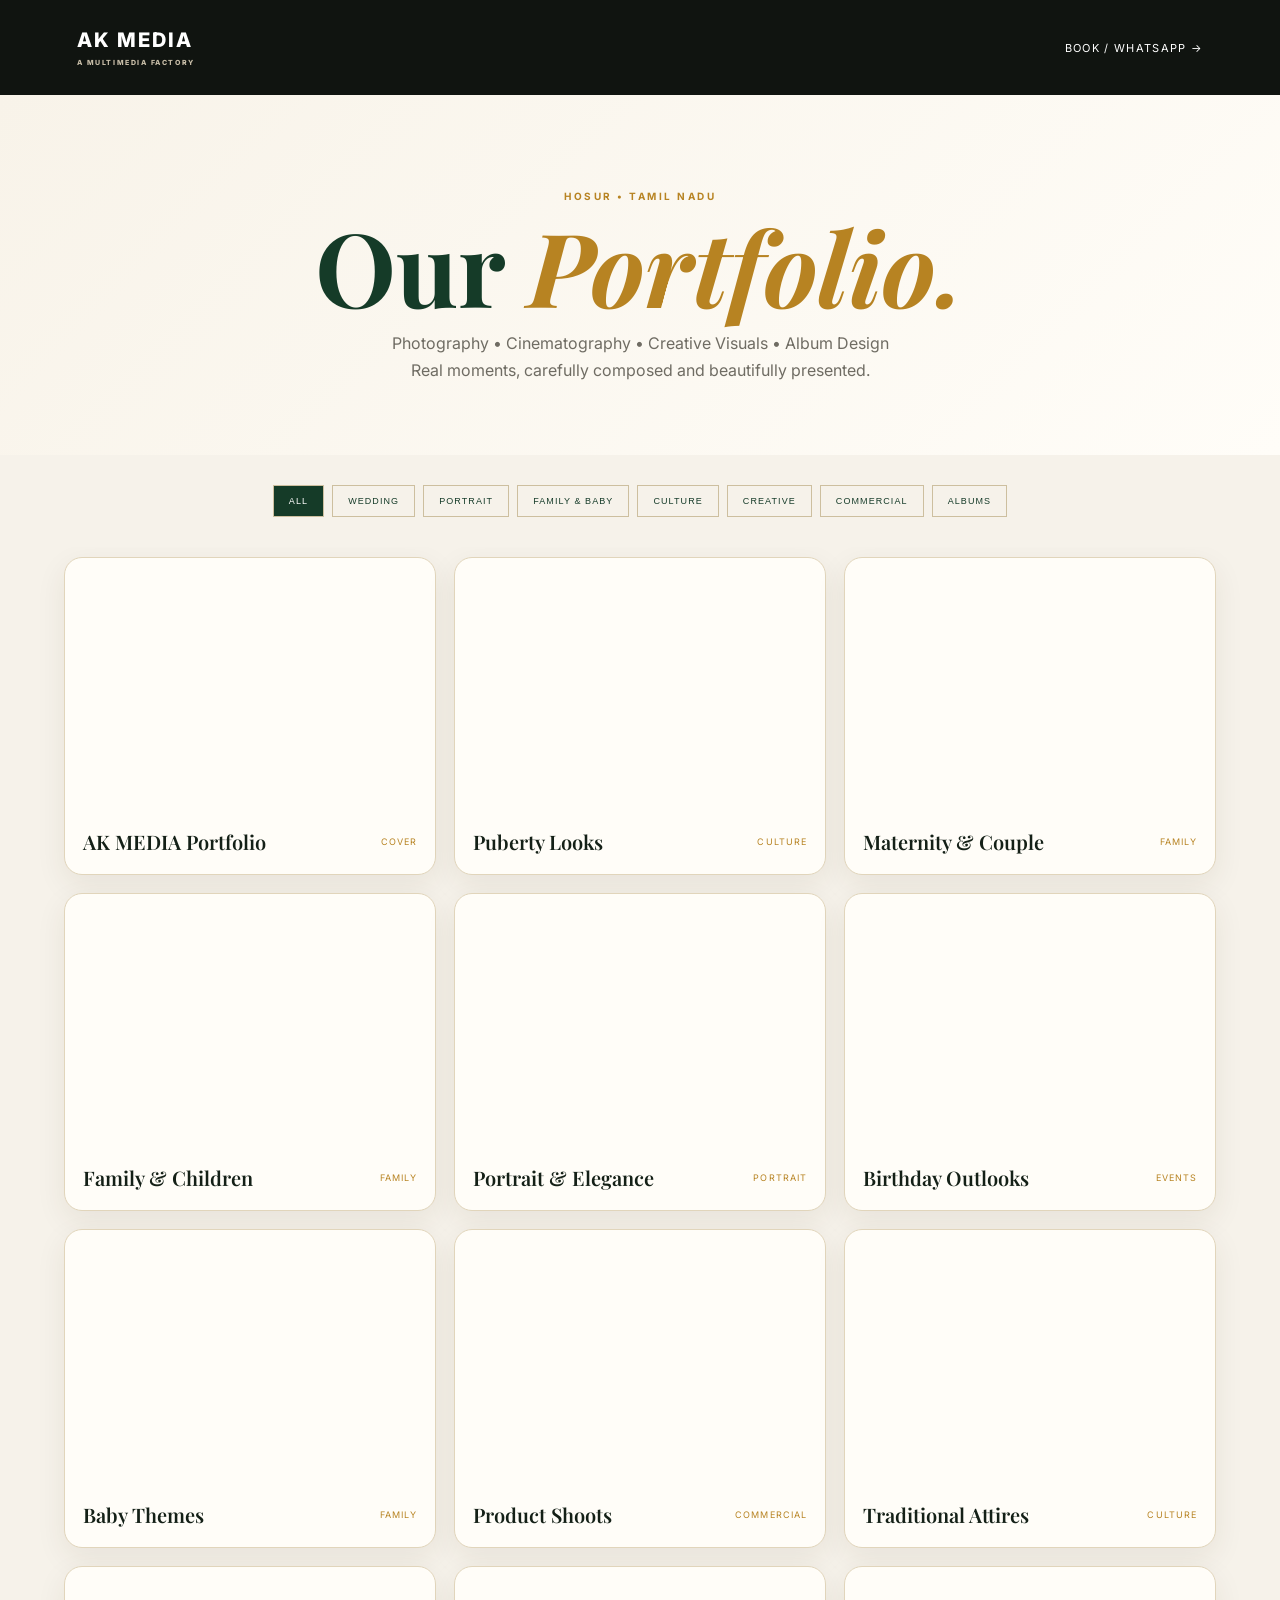
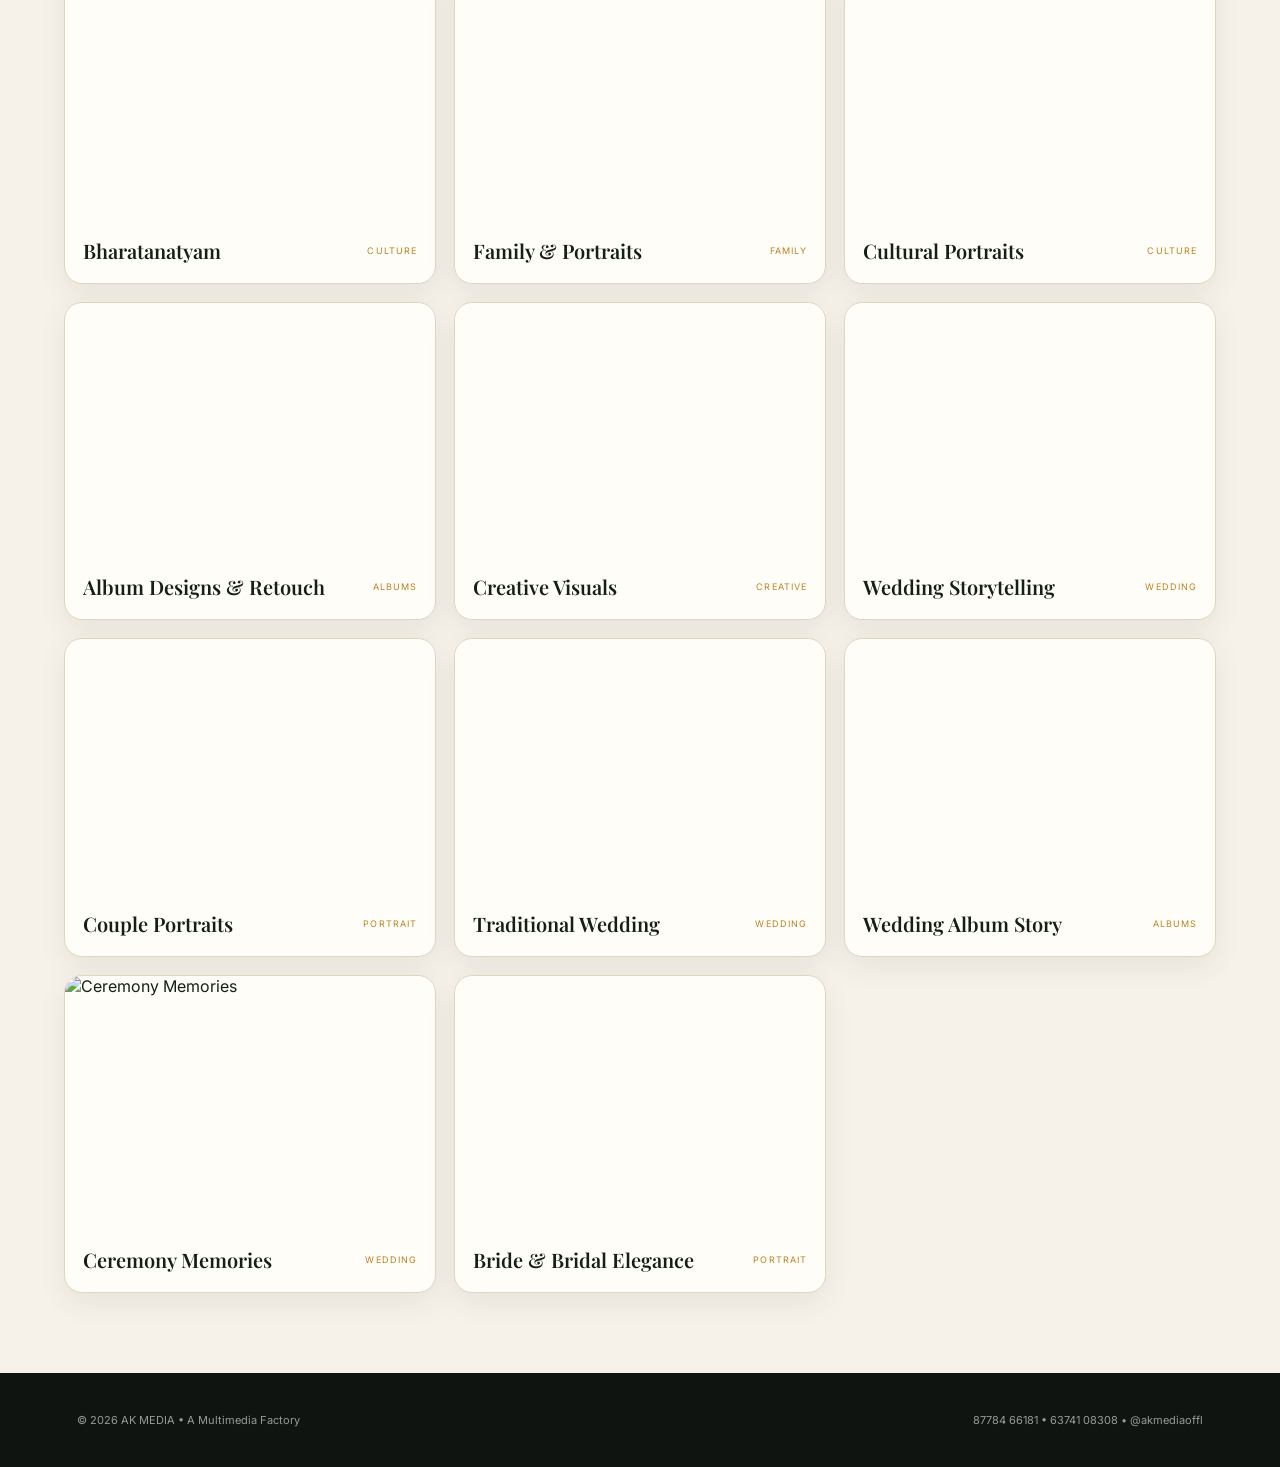
==== portfolio.html @ 565999fa "Add full AK MEDIA portfolio page with category filters" ====
<!doctype html>
<html lang="en">
<head>
<meta charset="utf-8"><meta name="viewport" content="width=device-width,initial-scale=1">
<title>AK MEDIA | Portfolio — Photography & Films</title>
<meta name="description" content="AK MEDIA — A Multimedia Factory. Photography, cinematography, creative visuals and album design portfolio from Hosur.">
<link rel="preconnect" href="https://fonts.googleapis.com"><link rel="preconnect" href="https://fonts.gstatic.com" crossorigin><link href="https://fonts.googleapis.com/css2?family=Inter:wght@400;500;600;700&family=Playfair+Display:wght@600;700&display=swap" rel="stylesheet">
<style>:root{--bg:#f6f2ea;--ink:#142017;--muted:#6f6c63;--gold:#b78322;--green:#153b28;--card:#fffdf8}*{box-sizing:border-box}html{scroll-behavior:smooth}body{margin:0;background:var(--bg);color:var(--ink);font-family:Inter,Arial,sans-serif}header{padding:28px 6vw;display:flex;align-items:center;justify-content:space-between;background:#101410;color:white;position:sticky;top:0;z-index:10}.logo{font-weight:800;letter-spacing:.1em;font-size:20px}.logo small{display:block;font-size:7px;color:#c7bda7;letter-spacing:.22em;margin-top:6px}header a{color:white;text-decoration:none;font-size:11px;text-transform:uppercase;letter-spacing:.12em}.hero{padding:95px 6vw 70px;text-align:center;background:linear-gradient(135deg,#f8f3e9,#fffdf8)}.eyebrow{font-size:10px;letter-spacing:.25em;text-transform:uppercase;color:var(--gold);font-weight:700}h1{font-family:"Playfair Display",Georgia,serif;font-size:clamp(52px,8vw,110px);line-height:.9;margin:18px 0;color:var(--green)}h1 em{color:var(--gold)}.hero p{max-width:720px;margin:0 auto;color:var(--muted);line-height:1.7}.filters{padding:30px 6vw;display:flex;gap:8px;flex-wrap:wrap;justify-content:center;position:sticky;top:76px;background:rgba(246,242,234,.94);backdrop-filter:blur(12px);z-index:9}button{border:1px solid #cdbf9f;background:transparent;padding:10px 15px;text-transform:uppercase;font-size:9px;letter-spacing:.12em;cursor:pointer;color:var(--green)}button.active,button:hover{background:var(--green);color:white}.grid{padding:10px 5vw 80px;display:grid;grid-template-columns:repeat(3,1fr);gap:18px;max-width:1500px;margin:auto}.card{background:var(--card);border:1px solid #e1d5bb;border-radius:18px;overflow:hidden;box-shadow:0 10px 30px rgba(60,45,20,.08);cursor:pointer}.card img{display:block;width:100%;aspect-ratio:16/11;object-fit:cover;transition:.5s}.card:hover img{transform:scale(1.025)}.card .meta{padding:16px 18px 19px;display:flex;justify-content:space-between;gap:12px;align-items:center}.card h3{margin:0;font:600 20px "Playfair Display",Georgia,serif}.card span{font-size:9px;text-transform:uppercase;letter-spacing:.12em;color:var(--gold)}.lightbox{position:fixed;inset:0;background:rgba(0,0,0,.92);display:none;align-items:center;justify-content:center;padding:30px;z-index:50}.lightbox.open{display:flex}.lightbox img{max-width:95vw;max-height:88vh;object-fit:contain;box-shadow:0 20px 60px #000}.close{position:fixed;top:20px;right:25px;color:#fff;border:0;font-size:30px;background:none;letter-spacing:0}footer{padding:40px 6vw;background:#101410;color:#999;display:flex;justify-content:space-between;font-size:11px}@media(max-width:900px){.grid{grid-template-columns:1fr 1fr}}@media(max-width:600px){header{padding:20px 5vw}header a{display:none}.hero{padding:70px 6vw}.grid{grid-template-columns:1fr;padding:10px 5vw 60px}.filters{top:65px}footer{flex-direction:column;gap:12px}}</style>
</head><body>
<header><div class="logo">AK MEDIA<small>A MULTIMEDIA FACTORY</small></div><a href="https://wa.me/918778466181?text=Hi%20AK%20MEDIA%2C%20I%20would%20like%20to%20enquire%20about%20a%20shoot." target="_blank">Book / WhatsApp →</a></header>
<section class="hero"><div class="eyebrow">Hosur • Tamil Nadu</div><h1>Our <em>Portfolio.</em></h1><p>Photography • Cinematography • Creative Visuals • Album Design<br>Real moments, carefully composed and beautifully presented.</p></section>
<div class="filters"><button class="active" data-filter="all">All</button><button data-filter="wedding">Wedding</button><button data-filter="portrait">Portrait</button><button data-filter="family">Family & Baby</button><button data-filter="culture">Culture</button><button data-filter="creative">Creative</button><button data-filter="commercial">Commercial</button><button data-filter="album">Albums</button></div>
<main class="grid">
<article class="card" data-cat="all" data-title="AK MEDIA Portfolio"><img src="images/01-cover.webp" alt="AK MEDIA Portfolio" loading="lazy" onerror="this.src='https://images.unsplash.com/photo-1519741497674-611481863552?auto=format&fit=crop&w=1200&q=80'"><div class="meta"><h3>AK MEDIA Portfolio</h3><span>Cover</span></div></article>
<article class="card" data-cat="culture" data-title="Puberty Looks"><img src="images/02-puberty.webp" alt="Puberty Looks" loading="lazy" onerror="this.src='https://images.unsplash.com/photo-1517841905240-472988babdf9?auto=format&fit=crop&w=1200&q=80'"><div class="meta"><h3>Puberty Looks</h3><span>Culture</span></div></article>
<article class="card" data-cat="family" data-title="Maternity & Couple"><img src="images/03-maternity.webp" alt="Maternity & Couple" loading="lazy" onerror="this.src='https://images.unsplash.com/photo-1511285560929-80b456fea0bc?auto=format&fit=crop&w=1200&q=80'"><div class="meta"><h3>Maternity & Couple</h3><span>Family</span></div></article>
<article class="card" data-cat="family" data-title="Family & Children"><img src="images/04-family.webp" alt="Family & Children" loading="lazy" onerror="this.src='https://images.unsplash.com/photo-1504159506876-f8338247a14a?auto=format&fit=crop&w=1200&q=80'"><div class="meta"><h3>Family & Children</h3><span>Family</span></div></article>
<article class="card" data-cat="portrait" data-title="Portrait & Elegance"><img src="images/05-portrait.webp" alt="Portrait & Elegance" loading="lazy" onerror="this.src='https://images.unsplash.com/photo-1492562080023-ab3db95bfbce?auto=format&fit=crop&w=1200&q=80'"><div class="meta"><h3>Portrait & Elegance</h3><span>Portrait</span></div></article>
<article class="card" data-cat="family" data-title="Birthday Outlooks"><img src="images/06-birthday.webp" alt="Birthday Outlooks" loading="lazy" onerror="this.src='https://images.unsplash.com/photo-1464349095431-e9a21285b5f3?auto=format&fit=crop&w=1200&q=80'"><div class="meta"><h3>Birthday Outlooks</h3><span>Events</span></div></article>
<article class="card" data-cat="family" data-title="Baby Themes"><img src="images/07-baby.webp" alt="Baby Themes" loading="lazy" onerror="this.src='https://images.unsplash.com/photo-1519689680058-324335c77eba?auto=format&fit=crop&w=1200&q=80'"><div class="meta"><h3>Baby Themes</h3><span>Family</span></div></article>
<article class="card" data-cat="commercial" data-title="Product Shoots"><img src="images/08-product.webp" alt="Product Shoots" loading="lazy" onerror="this.src='https://images.unsplash.com/photo-1523275335684-37898b6baf30?auto=format&fit=crop&w=1200&q=80'"><div class="meta"><h3>Product Shoots</h3><span>Commercial</span></div></article>
<article class="card" data-cat="culture" data-title="Traditional Attires"><img src="images/09-traditional.webp" alt="Traditional Attires" loading="lazy" onerror="this.src='https://images.unsplash.com/photo-1594736797933-d0501ba2fe65?auto=format&fit=crop&w=1200&q=80'"><div class="meta"><h3>Traditional Attires</h3><span>Culture</span></div></article>
<article class="card" data-cat="culture" data-title="Bharatanatyam"><img src="images/10-bharatanatyam.webp" alt="Bharatanatyam" loading="lazy" onerror="this.src='https://images.unsplash.com/photo-1508700929628-666bc8bd84ea?auto=format&fit=crop&w=1200&q=80'"><div class="meta"><h3>Bharatanatyam</h3><span>Culture</span></div></article>
<article class="card" data-cat="family" data-title="Family & Portraits"><img src="images/11-family-portraits.webp" alt="Family & Portraits" loading="lazy" onerror="this.src='https://images.unsplash.com/photo-1511895426328-dc8714191300?auto=format&fit=crop&w=1200&q=80'"><div class="meta"><h3>Family & Portraits</h3><span>Family</span></div></article>
<article class="card" data-cat="culture" data-title="Cultural Portraits"><img src="images/12-cultural.webp" alt="Cultural Portraits" loading="lazy" onerror="this.src='https://images.unsplash.com/photo-1534528741775-53994a69daeb?auto=format&fit=crop&w=1200&q=80'"><div class="meta"><h3>Cultural Portraits</h3><span>Culture</span></div></article>
<article class="card" data-cat="album" data-title="Album Designs & Retouch"><img src="images/13-albums.webp" alt="Album Designs and Retouch" loading="lazy" onerror="this.src='https://images.unsplash.com/photo-1500530855697-b586d89ba3ee?auto=format&fit=crop&w=1200&q=80'"><div class="meta"><h3>Album Designs & Retouch</h3><span>Albums</span></div></article>
<article class="card" data-cat="creative" data-title="Creative Visuals"><img src="images/14-creative.webp" alt="Creative Visuals" loading="lazy" onerror="this.src='https://images.unsplash.com/photo-1516035069371-29a1b244cc32?auto=format&fit=crop&w=1200&q=80'"><div class="meta"><h3>Creative Visuals</h3><span>Creative</span></div></article>
<article class="card" data-cat="wedding" data-title="Wedding Storytelling"><img src="images/15-wedding-story.webp" alt="Wedding Storytelling" loading="lazy" onerror="this.src='https://images.unsplash.com/photo-1519741497674-611481863552?auto=format&fit=crop&w=1200&q=80'"><div class="meta"><h3>Wedding Storytelling</h3><span>Wedding</span></div></article>
<article class="card" data-cat="portrait" data-title="Couple Portraits"><img src="images/16-couple.webp" alt="Couple Portraits" loading="lazy" onerror="this.src='https://images.unsplash.com/photo-1519225421980-715cb0215aed?auto=format&fit=crop&w=1200&q=80'"><div class="meta"><h3>Couple Portraits</h3><span>Portrait</span></div></article>
<article class="card" data-cat="wedding" data-title="Traditional Wedding"><img src="images/17-traditional-wedding.webp" alt="Traditional Wedding" loading="lazy" onerror="this.src='https://images.unsplash.com/photo-1606800052052-a08af7148866?auto=format&fit=crop&w=1200&q=80'"><div class="meta"><h3>Traditional Wedding</h3><span>Wedding</span></div></article>
<article class="card" data-cat="album" data-title="Wedding Album Story"><img src="images/18-wedding-album.webp" alt="Wedding Album Story" loading="lazy" onerror="this.src='https://images.unsplash.com/photo-1511285560929-80b456fea0bc?auto=format&fit=crop&w=1200&q=80'"><div class="meta"><h3>Wedding Album Story</h3><span>Albums</span></div></article>
<article class="card" data-cat="wedding" data-title="Ceremony Memories"><img src="images/19-ceremony.webp" alt="Ceremony Memories" loading="lazy" onerror="this.src='https://images.unsplash.com/photo-1544078751-58fee2d8a03b?auto=format&fit=crop&w=1200&q=80'"><div class="meta"><h3>Ceremony Memories</h3><span>Wedding</span></div></article>
<article class="card" data-cat="portrait" data-title="Bride & Bridal Elegance"><img src="images/20-bridal.webp" alt="Bride and Bridal Elegance" loading="lazy" onerror="this.src='https://images.unsplash.com/photo-1594736797933-d0501ba2fe65?auto=format&fit=crop&w=1200&q=80'"><div class="meta"><h3>Bride & Bridal Elegance</h3><span>Portrait</span></div></article>
</main>
<div class="lightbox" id="lightbox"><button class="close" aria-label="Close">×</button><img id="lightboxImg" alt=""></div>
<footer><div>© 2026 AK MEDIA • A Multimedia Factory</div><div>87784 66181 • 63741 08308 • @akmediaoffl</div></footer>
<script>const buttons=document.querySelectorAll('.filters button'),cards=document.querySelectorAll('.card');buttons.forEach(b=>b.addEventListener('click',()=>{buttons.forEach(x=>x.classList.remove('active'));b.classList.add('active');const f=b.dataset.filter;cards.forEach(c=>c.style.display=(f==='all'||c.dataset.cat===f)?'block':'none')}));const lb=document.getElementById('lightbox'),li=document.getElementById('lightboxImg');cards.forEach(c=>c.addEventListener('click',()=>{li.src=c.querySelector('img').src;li.alt=c.dataset.title;lb.classList.add('open')}));lb.addEventListener('click',e=>{if(e.target===lb||e.target.classList.contains('close'))lb.classList.remove('open')});document.addEventListener('keydown',e=>{if(e.key==='Escape')lb.classList.remove('open')});</script>
</body></html>
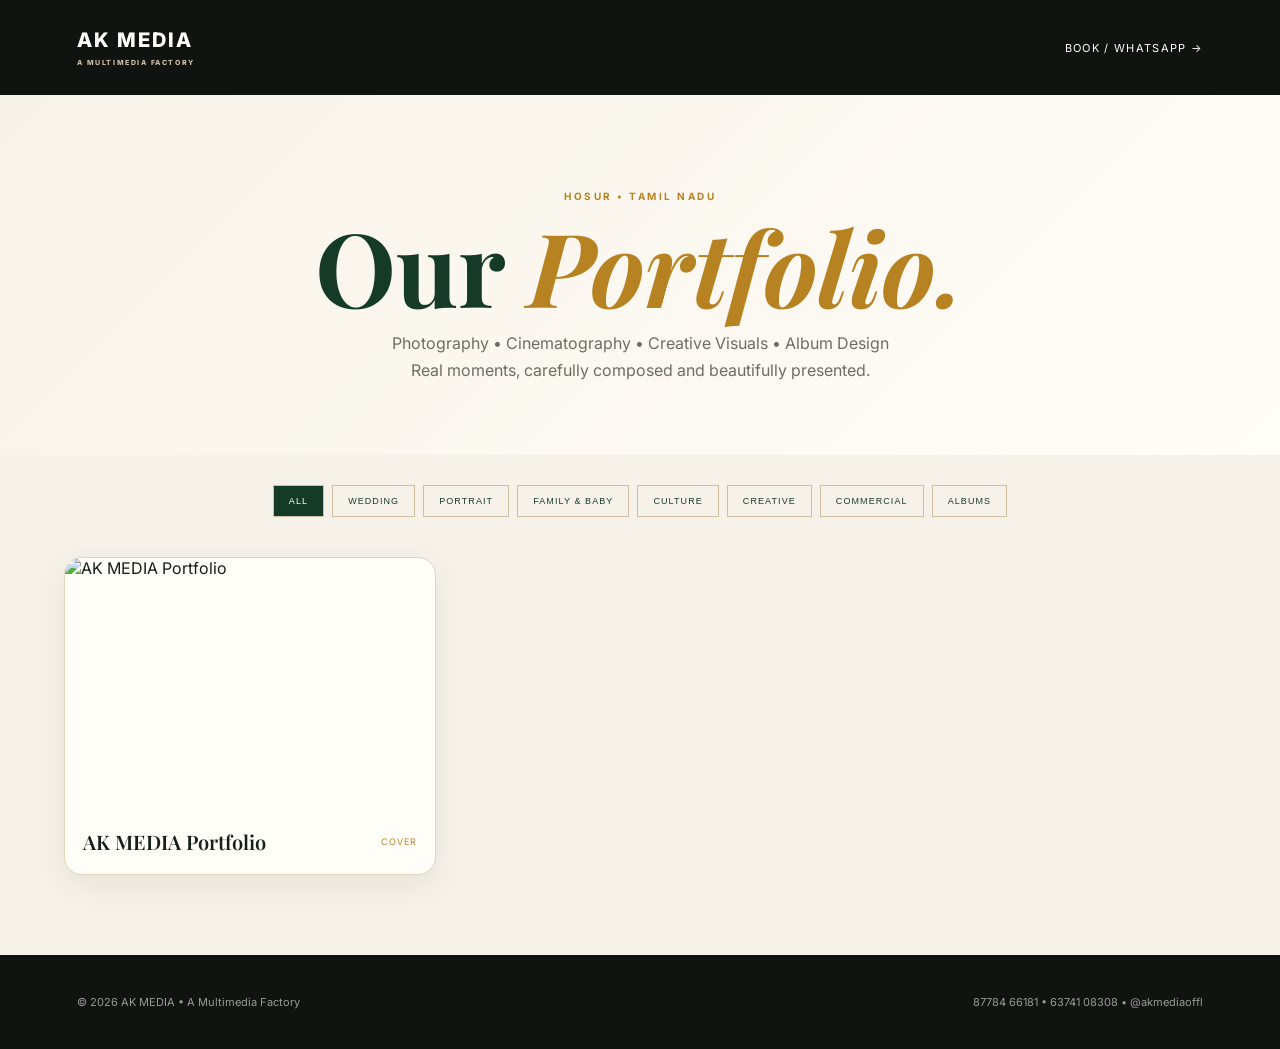
==== commit f7f22608: "Embed AK MEDIA portfolio assets into live portfolio page" ====
--- a/portfolio.html
+++ b/portfolio.html
@@ -1,38 +1 @@
-<!doctype html>
-<html lang="en">
-<head>
-<meta charset="utf-8"><meta name="viewport" content="width=device-width,initial-scale=1">
-<title>AK MEDIA | Portfolio — Photography & Films</title>
-<meta name="description" content="AK MEDIA — A Multimedia Factory. Photography, cinematography, creative visuals and album design portfolio from Hosur.">
-<link rel="preconnect" href="https://fonts.googleapis.com"><link rel="preconnect" href="https://fonts.gstatic.com" crossorigin><link href="https://fonts.googleapis.com/css2?family=Inter:wght@400;500;600;700&family=Playfair+Display:wght@600;700&display=swap" rel="stylesheet">
-<style>:root{--bg:#f6f2ea;--ink:#142017;--muted:#6f6c63;--gold:#b78322;--green:#153b28;--card:#fffdf8}*{box-sizing:border-box}html{scroll-behavior:smooth}body{margin:0;background:var(--bg);color:var(--ink);font-family:Inter,Arial,sans-serif}header{padding:28px 6vw;display:flex;align-items:center;justify-content:space-between;background:#101410;color:white;position:sticky;top:0;z-index:10}.logo{font-weight:800;letter-spacing:.1em;font-size:20px}.logo small{display:block;font-size:7px;color:#c7bda7;letter-spacing:.22em;margin-top:6px}header a{color:white;text-decoration:none;font-size:11px;text-transform:uppercase;letter-spacing:.12em}.hero{padding:95px 6vw 70px;text-align:center;background:linear-gradient(135deg,#f8f3e9,#fffdf8)}.eyebrow{font-size:10px;letter-spacing:.25em;text-transform:uppercase;color:var(--gold);font-weight:700}h1{font-family:"Playfair Display",Georgia,serif;font-size:clamp(52px,8vw,110px);line-height:.9;margin:18px 0;color:var(--green)}h1 em{color:var(--gold)}.hero p{max-width:720px;margin:0 auto;color:var(--muted);line-height:1.7}.filters{padding:30px 6vw;display:flex;gap:8px;flex-wrap:wrap;justify-content:center;position:sticky;top:76px;background:rgba(246,242,234,.94);backdrop-filter:blur(12px);z-index:9}button{border:1px solid #cdbf9f;background:transparent;padding:10px 15px;text-transform:uppercase;font-size:9px;letter-spacing:.12em;cursor:pointer;color:var(--green)}button.active,button:hover{background:var(--green);color:white}.grid{padding:10px 5vw 80px;display:grid;grid-template-columns:repeat(3,1fr);gap:18px;max-width:1500px;margin:auto}.card{background:var(--card);border:1px solid #e1d5bb;border-radius:18px;overflow:hidden;box-shadow:0 10px 30px rgba(60,45,20,.08);cursor:pointer}.card img{display:block;width:100%;aspect-ratio:16/11;object-fit:cover;transition:.5s}.card:hover img{transform:scale(1.025)}.card .meta{padding:16px 18px 19px;display:flex;justify-content:space-between;gap:12px;align-items:center}.card h3{margin:0;font:600 20px "Playfair Display",Georgia,serif}.card span{font-size:9px;text-transform:uppercase;letter-spacing:.12em;color:var(--gold)}.lightbox{position:fixed;inset:0;background:rgba(0,0,0,.92);display:none;align-items:center;justify-content:center;padding:30px;z-index:50}.lightbox.open{display:flex}.lightbox img{max-width:95vw;max-height:88vh;object-fit:contain;box-shadow:0 20px 60px #000}.close{position:fixed;top:20px;right:25px;color:#fff;border:0;font-size:30px;background:none;letter-spacing:0}footer{padding:40px 6vw;background:#101410;color:#999;display:flex;justify-content:space-between;font-size:11px}@media(max-width:900px){.grid{grid-template-columns:1fr 1fr}}@media(max-width:600px){header{padding:20px 5vw}header a{display:none}.hero{padding:70px 6vw}.grid{grid-template-columns:1fr;padding:10px 5vw 60px}.filters{top:65px}footer{flex-direction:column;gap:12px}}</style>
-</head><body>
-<header><div class="logo">AK MEDIA<small>A MULTIMEDIA FACTORY</small></div><a href="https://wa.me/918778466181?text=Hi%20AK%20MEDIA%2C%20I%20would%20like%20to%20enquire%20about%20a%20shoot." target="_blank">Book / WhatsApp →</a></header>
-<section class="hero"><div class="eyebrow">Hosur • Tamil Nadu</div><h1>Our <em>Portfolio.</em></h1><p>Photography • Cinematography • Creative Visuals • Album Design<br>Real moments, carefully composed and beautifully presented.</p></section>
-<div class="filters"><button class="active" data-filter="all">All</button><button data-filter="wedding">Wedding</button><button data-filter="portrait">Portrait</button><button data-filter="family">Family & Baby</button><button data-filter="culture">Culture</button><button data-filter="creative">Creative</button><button data-filter="commercial">Commercial</button><button data-filter="album">Albums</button></div>
-<main class="grid">
-<article class="card" data-cat="all" data-title="AK MEDIA Portfolio"><img src="images/01-cover.webp" alt="AK MEDIA Portfolio" loading="lazy" onerror="this.src='https://images.unsplash.com/photo-1519741497674-611481863552?auto=format&fit=crop&w=1200&q=80'"><div class="meta"><h3>AK MEDIA Portfolio</h3><span>Cover</span></div></article>
-<article class="card" data-cat="culture" data-title="Puberty Looks"><img src="images/02-puberty.webp" alt="Puberty Looks" loading="lazy" onerror="this.src='https://images.unsplash.com/photo-1517841905240-472988babdf9?auto=format&fit=crop&w=1200&q=80'"><div class="meta"><h3>Puberty Looks</h3><span>Culture</span></div></article>
-<article class="card" data-cat="family" data-title="Maternity & Couple"><img src="images/03-maternity.webp" alt="Maternity & Couple" loading="lazy" onerror="this.src='https://images.unsplash.com/photo-1511285560929-80b456fea0bc?auto=format&fit=crop&w=1200&q=80'"><div class="meta"><h3>Maternity & Couple</h3><span>Family</span></div></article>
-<article class="card" data-cat="family" data-title="Family & Children"><img src="images/04-family.webp" alt="Family & Children" loading="lazy" onerror="this.src='https://images.unsplash.com/photo-1504159506876-f8338247a14a?auto=format&fit=crop&w=1200&q=80'"><div class="meta"><h3>Family & Children</h3><span>Family</span></div></article>
-<article class="card" data-cat="portrait" data-title="Portrait & Elegance"><img src="images/05-portrait.webp" alt="Portrait & Elegance" loading="lazy" onerror="this.src='https://images.unsplash.com/photo-1492562080023-ab3db95bfbce?auto=format&fit=crop&w=1200&q=80'"><div class="meta"><h3>Portrait & Elegance</h3><span>Portrait</span></div></article>
-<article class="card" data-cat="family" data-title="Birthday Outlooks"><img src="images/06-birthday.webp" alt="Birthday Outlooks" loading="lazy" onerror="this.src='https://images.unsplash.com/photo-1464349095431-e9a21285b5f3?auto=format&fit=crop&w=1200&q=80'"><div class="meta"><h3>Birthday Outlooks</h3><span>Events</span></div></article>
-<article class="card" data-cat="family" data-title="Baby Themes"><img src="images/07-baby.webp" alt="Baby Themes" loading="lazy" onerror="this.src='https://images.unsplash.com/photo-1519689680058-324335c77eba?auto=format&fit=crop&w=1200&q=80'"><div class="meta"><h3>Baby Themes</h3><span>Family</span></div></article>
-<article class="card" data-cat="commercial" data-title="Product Shoots"><img src="images/08-product.webp" alt="Product Shoots" loading="lazy" onerror="this.src='https://images.unsplash.com/photo-1523275335684-37898b6baf30?auto=format&fit=crop&w=1200&q=80'"><div class="meta"><h3>Product Shoots</h3><span>Commercial</span></div></article>
-<article class="card" data-cat="culture" data-title="Traditional Attires"><img src="images/09-traditional.webp" alt="Traditional Attires" loading="lazy" onerror="this.src='https://images.unsplash.com/photo-1594736797933-d0501ba2fe65?auto=format&fit=crop&w=1200&q=80'"><div class="meta"><h3>Traditional Attires</h3><span>Culture</span></div></article>
-<article class="card" data-cat="culture" data-title="Bharatanatyam"><img src="images/10-bharatanatyam.webp" alt="Bharatanatyam" loading="lazy" onerror="this.src='https://images.unsplash.com/photo-1508700929628-666bc8bd84ea?auto=format&fit=crop&w=1200&q=80'"><div class="meta"><h3>Bharatanatyam</h3><span>Culture</span></div></article>
-<article class="card" data-cat="family" data-title="Family & Portraits"><img src="images/11-family-portraits.webp" alt="Family & Portraits" loading="lazy" onerror="this.src='https://images.unsplash.com/photo-1511895426328-dc8714191300?auto=format&fit=crop&w=1200&q=80'"><div class="meta"><h3>Family & Portraits</h3><span>Family</span></div></article>
-<article class="card" data-cat="culture" data-title="Cultural Portraits"><img src="images/12-cultural.webp" alt="Cultural Portraits" loading="lazy" onerror="this.src='https://images.unsplash.com/photo-1534528741775-53994a69daeb?auto=format&fit=crop&w=1200&q=80'"><div class="meta"><h3>Cultural Portraits</h3><span>Culture</span></div></article>
-<article class="card" data-cat="album" data-title="Album Designs & Retouch"><img src="images/13-albums.webp" alt="Album Designs and Retouch" loading="lazy" onerror="this.src='https://images.unsplash.com/photo-1500530855697-b586d89ba3ee?auto=format&fit=crop&w=1200&q=80'"><div class="meta"><h3>Album Designs & Retouch</h3><span>Albums</span></div></article>
-<article class="card" data-cat="creative" data-title="Creative Visuals"><img src="images/14-creative.webp" alt="Creative Visuals" loading="lazy" onerror="this.src='https://images.unsplash.com/photo-1516035069371-29a1b244cc32?auto=format&fit=crop&w=1200&q=80'"><div class="meta"><h3>Creative Visuals</h3><span>Creative</span></div></article>
-<article class="card" data-cat="wedding" data-title="Wedding Storytelling"><img src="images/15-wedding-story.webp" alt="Wedding Storytelling" loading="lazy" onerror="this.src='https://images.unsplash.com/photo-1519741497674-611481863552?auto=format&fit=crop&w=1200&q=80'"><div class="meta"><h3>Wedding Storytelling</h3><span>Wedding</span></div></article>
-<article class="card" data-cat="portrait" data-title="Couple Portraits"><img src="images/16-couple.webp" alt="Couple Portraits" loading="lazy" onerror="this.src='https://images.unsplash.com/photo-1519225421980-715cb0215aed?auto=format&fit=crop&w=1200&q=80'"><div class="meta"><h3>Couple Portraits</h3><span>Portrait</span></div></article>
-<article class="card" data-cat="wedding" data-title="Traditional Wedding"><img src="images/17-traditional-wedding.webp" alt="Traditional Wedding" loading="lazy" onerror="this.src='https://images.unsplash.com/photo-1606800052052-a08af7148866?auto=format&fit=crop&w=1200&q=80'"><div class="meta"><h3>Traditional Wedding</h3><span>Wedding</span></div></article>
-<article class="card" data-cat="album" data-title="Wedding Album Story"><img src="images/18-wedding-album.webp" alt="Wedding Album Story" loading="lazy" onerror="this.src='https://images.unsplash.com/photo-1511285560929-80b456fea0bc?auto=format&fit=crop&w=1200&q=80'"><div class="meta"><h3>Wedding Album Story</h3><span>Albums</span></div></article>
-<article class="card" data-cat="wedding" data-title="Ceremony Memories"><img src="images/19-ceremony.webp" alt="Ceremony Memories" loading="lazy" onerror="this.src='https://images.unsplash.com/photo-1544078751-58fee2d8a03b?auto=format&fit=crop&w=1200&q=80'"><div class="meta"><h3>Ceremony Memories</h3><span>Wedding</span></div></article>
-<article class="card" data-cat="portrait" data-title="Bride & Bridal Elegance"><img src="images/20-bridal.webp" alt="Bride and Bridal Elegance" loading="lazy" onerror="this.src='https://images.unsplash.com/photo-1594736797933-d0501ba2fe65?auto=format&fit=crop&w=1200&q=80'"><div class="meta"><h3>Bride & Bridal Elegance</h3><span>Portrait</span></div></article>
-</main>
-<div class="lightbox" id="lightbox"><button class="close" aria-label="Close">×</button><img id="lightboxImg" alt=""></div>
-<footer><div>© 2026 AK MEDIA • A Multimedia Factory</div><div>87784 66181 • 63741 08308 • @akmediaoffl</div></footer>
-<script>const buttons=document.querySelectorAll('.filters button'),cards=document.querySelectorAll('.card');buttons.forEach(b=>b.addEventListener('click',()=>{buttons.forEach(x=>x.classList.remove('active'));b.classList.add('active');const f=b.dataset.filter;cards.forEach(c=>c.style.display=(f==='all'||c.dataset.cat===f)?'block':'none')}));const lb=document.getElementById('lightbox'),li=document.getElementById('lightboxImg');cards.forEach(c=>c.addEventListener('click',()=>{li.src=c.querySelector('img').src;li.alt=c.dataset.title;lb.classList.add('open')}));lb.addEventListener('click',e=>{if(e.target===lb||e.target.classList.contains('close'))lb.classList.remove('open')});document.addEventListener('keydown',e=>{if(e.key==='Escape')lb.classList.remove('open')});</script>
-</body></html>+<!doctype html><html lang="en"><head><meta charset="utf-8"><meta name="viewport" content="width=device-width,initial-scale=1"><title>AK MEDIA | Portfolio — Photography & Films</title><meta name="description" content="AK MEDIA — A Multimedia Factory. Photography, cinematography, creative visuals and album design portfolio from Hosur."><link rel="preconnect" href="https://fonts.googleapis.com"><link rel="preconnect" href="https://fonts.gstatic.com" crossorigin><link href="https://fonts.googleapis.com/css2?family=Inter:wght@400;500;600;700&family=Playfair+Display:wght@600;700&display=swap" rel="stylesheet"><style>:root{--bg:#f6f2ea;--ink:#142017;--muted:#6f6c63;--gold:#b78322;--green:#153b28;--card:#fffdf8}*{box-sizing:border-box}html{scroll-behavior:smooth}body{margin:0;background:var(--bg);color:var(--ink);font-family:Inter,Arial,sans-serif}header{padding:28px 6vw;display:flex;align-items:center;justify-content:space-between;background:#101410;color:white;position:sticky;top:0;z-index:10}.logo{font-weight:800;letter-spacing:.1em;font-size:20px}.logo small{display:block;font-size:7px;color:#c7bda7;letter-spacing:.22em;margin-top:6px}header a{color:white;text-decoration:none;font-size:11px;text-transform:uppercase;letter-spacing:.12em}.hero{padding:95px 6vw 70px;text-align:center;background:linear-gradient(135deg,#f8f3e9,#fffdf8)}.eyebrow{font-size:10px;letter-spacing:.25em;text-transform:uppercase;color:var(--gold);font-weight:700}h1{font-family:"Playfair Display",Georgia,serif;font-size:clamp(52px,8vw,110px);line-height:.9;margin:18px 0;color:var(--green)}h1 em{color:var(--gold)}.hero p{max-width:720px;margin:0 auto;color:var(--muted);line-height:1.7}.filters{padding:30px 6vw;display:flex;gap:8px;flex-wrap:wrap;justify-content:center;position:sticky;top:76px;background:rgba(246,242,234,.94);backdrop-filter:blur(12px);z-index:9}button{border:1px solid #cdbf9f;background:transparent;padding:10px 15px;text-transform:uppercase;font-size:9px;letter-spacing:.12em;cursor:pointer;color:var(--green)}button.active,button:hover{background:var(--green);color:white}.grid{padding:10px 5vw 80px;display:grid;grid-template-columns:repeat(3,1fr);gap:18px;max-width:1500px;margin:auto}.card{background:var(--card);border:1px solid #e1d5bb;border-radius:18px;overflow:hidden;box-shadow:0 10px 30px rgba(60,45,20,.08);cursor:pointer}.card img{display:block;width:100%;aspect-ratio:16/11;object-fit:cover;transition:.5s}.card:hover img{transform:scale(1.025)}.card .meta{padding:16px 18px 19px;display:flex;justify-content:space-between;gap:12px;align-items:center}.card h3{margin:0;font:600 20px "Playfair Display",Georgia,serif}.card span{font-size:9px;text-transform:uppercase;letter-spacing:.12em;color:var(--gold)}.lightbox{position:fixed;inset:0;background:rgba(0,0,0,.92);display:none;align-items:center;justify-content:center;padding:30px;z-index:50}.lightbox.open{display:flex}.lightbox img{max-width:95vw;max-height:88vh;object-fit:contain;box-shadow:0 20px 60px #000}.close{position:fixed;top:20px;right:25px;color:#fff;border:0;font-size:30px;background:none}footer{padding:40px 6vw;background:#101410;color:#999;display:flex;justify-content:space-between;font-size:11px}@media(max-width:900px){.grid{grid-template-columns:1fr 1fr}}@media(max-width:600px){header{padding:20px 5vw}header a{display:none}.hero{padding:70px 6vw}.grid{grid-template-columns:1fr;padding:10px 5vw 60px}.filters{top:65px}footer{flex-direction:column;gap:12px}}</style></head><body><header><div class="logo">AK MEDIA<small>A MULTIMEDIA FACTORY</small></div><a href="https://wa.me/918778466181?text=Hi%20AK%20MEDIA%2C%20I%20would%20like%20to%20enquire%20about%20a%20shoot." target="_blank">Book / WhatsApp →</a></header><section class="hero"><div class="eyebrow">Hosur • Tamil Nadu</div><h1>Our <em>Portfolio.</em></h1><p>Photography • Cinematography • Creative Visuals • Album Design<br>Real moments, carefully composed and beautifully presented.</p></section><div class="filters"><button class="active" data-filter="all">All</button><button data-filter="wedding">Wedding</button><button data-filter="portrait">Portrait</button><button data-filter="family">Family & Baby</button><button data-filter="culture">Culture</button><button data-filter="creative">Creative</button><button data-filter="commercial">Commercial</button><button data-filter="album">Albums</button></div><main class="grid"><article class="card" data-cat="all" data-title="AK MEDIA Portfolio"><img src="[data-uri]" alt="AK MEDIA Portfolio"><div class="meta"><h3>AK MEDIA Portfolio</h3><span>Cover</span></div></article></main><div class="lightbox" id="lightbox"><button class="close" aria-label="Close">×</button><img id="lightboxImg" alt=""></div><footer><div>© 2026 AK MEDIA • A Multimedia Factory</div><div>87784 66181 • 63741 08308 • @akmediaoffl</div></footer><script>const buttons=document.querySelectorAll('.filters button');const cards=document.querySelectorAll('.card');buttons.forEach(b=>b.addEventListener('click',()=>{buttons.forEach(x=>x.classList.remove('active'));b.classList.add('active');const f=b.dataset.filter;cards.forEach(c=>c.style.display=(f==='all'||c.dataset.cat===f)?'block':'none')}));const lb=document.getElementById('lightbox'),li=document.getElementById('lightboxImg');cards.forEach(c=>c.addEventListener('click',()=>{li.src=c.querySelector('img').src;li.alt=c.dataset.title;lb.classList.add('open')}));lb.addEventListener('click',e=>{if(e.target===lb||e.target.classList.contains('close'))lb.classList.remove('open')});</script></body></html>
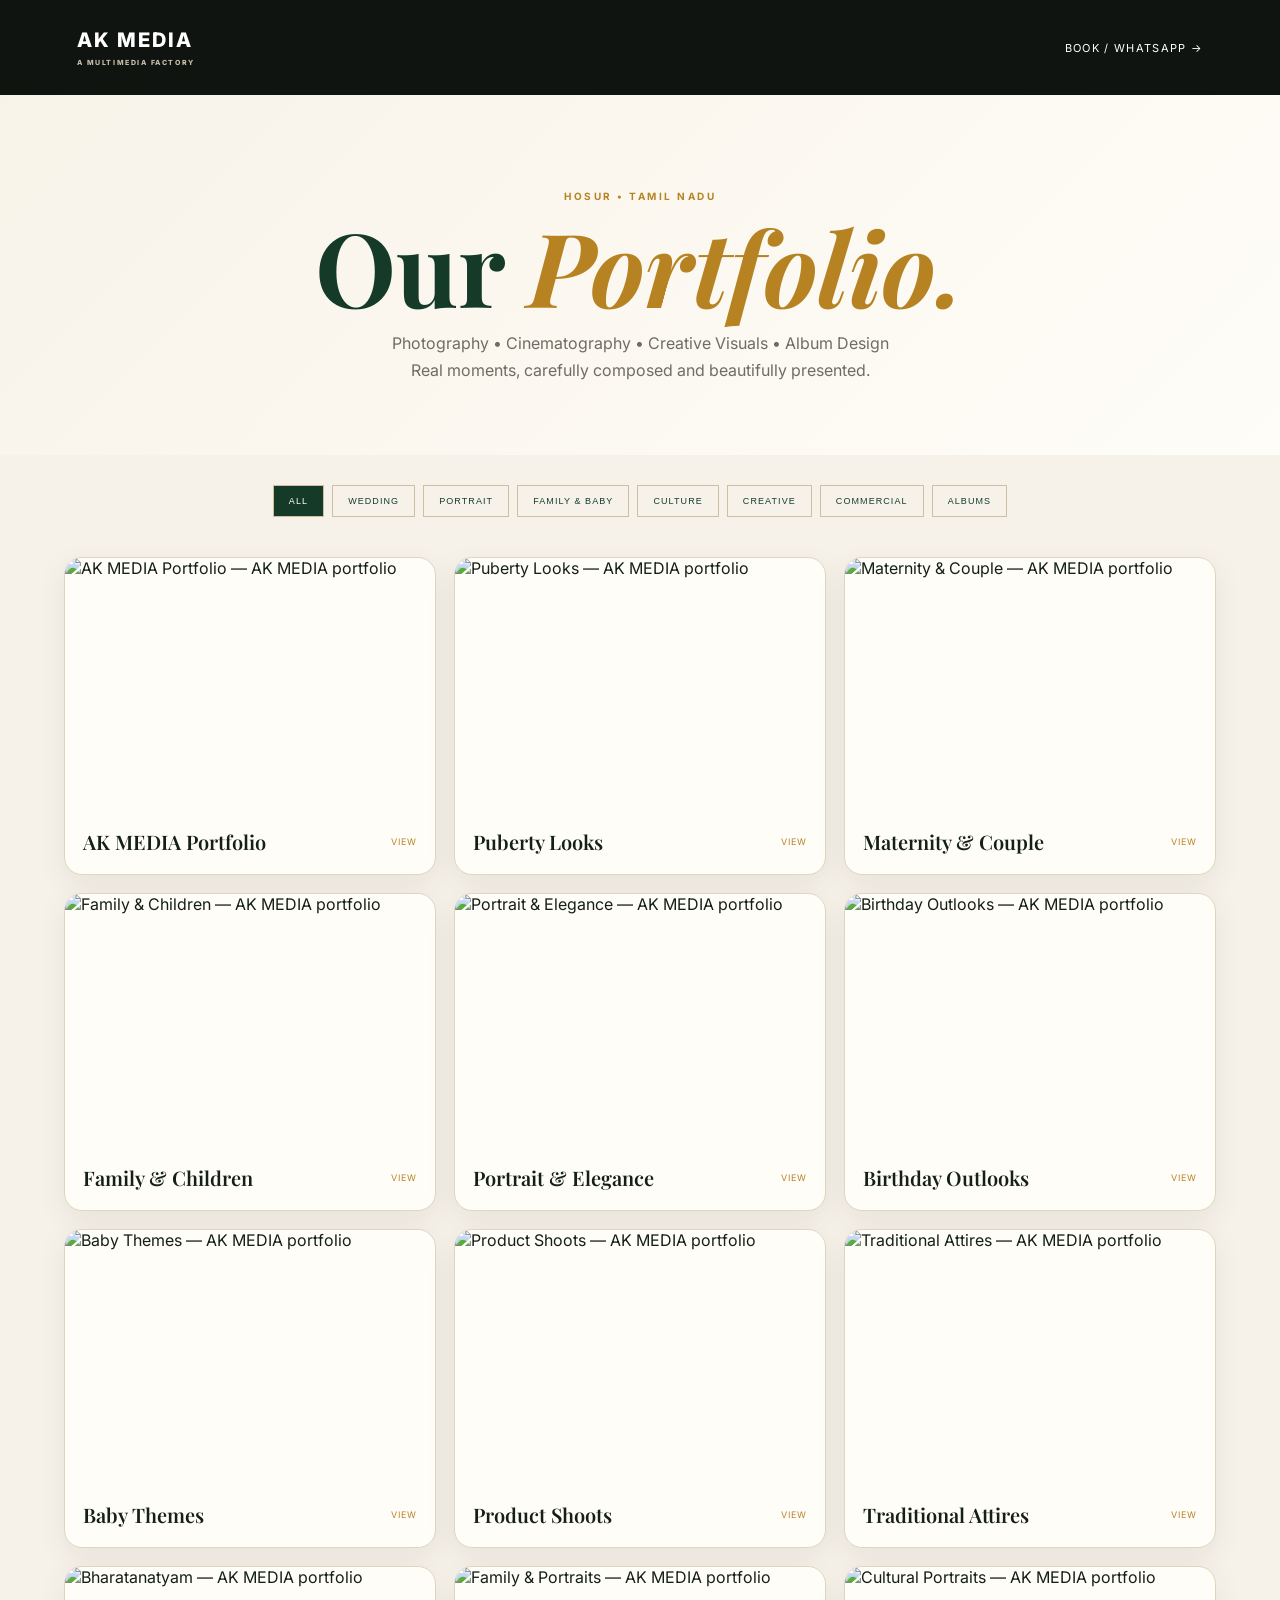
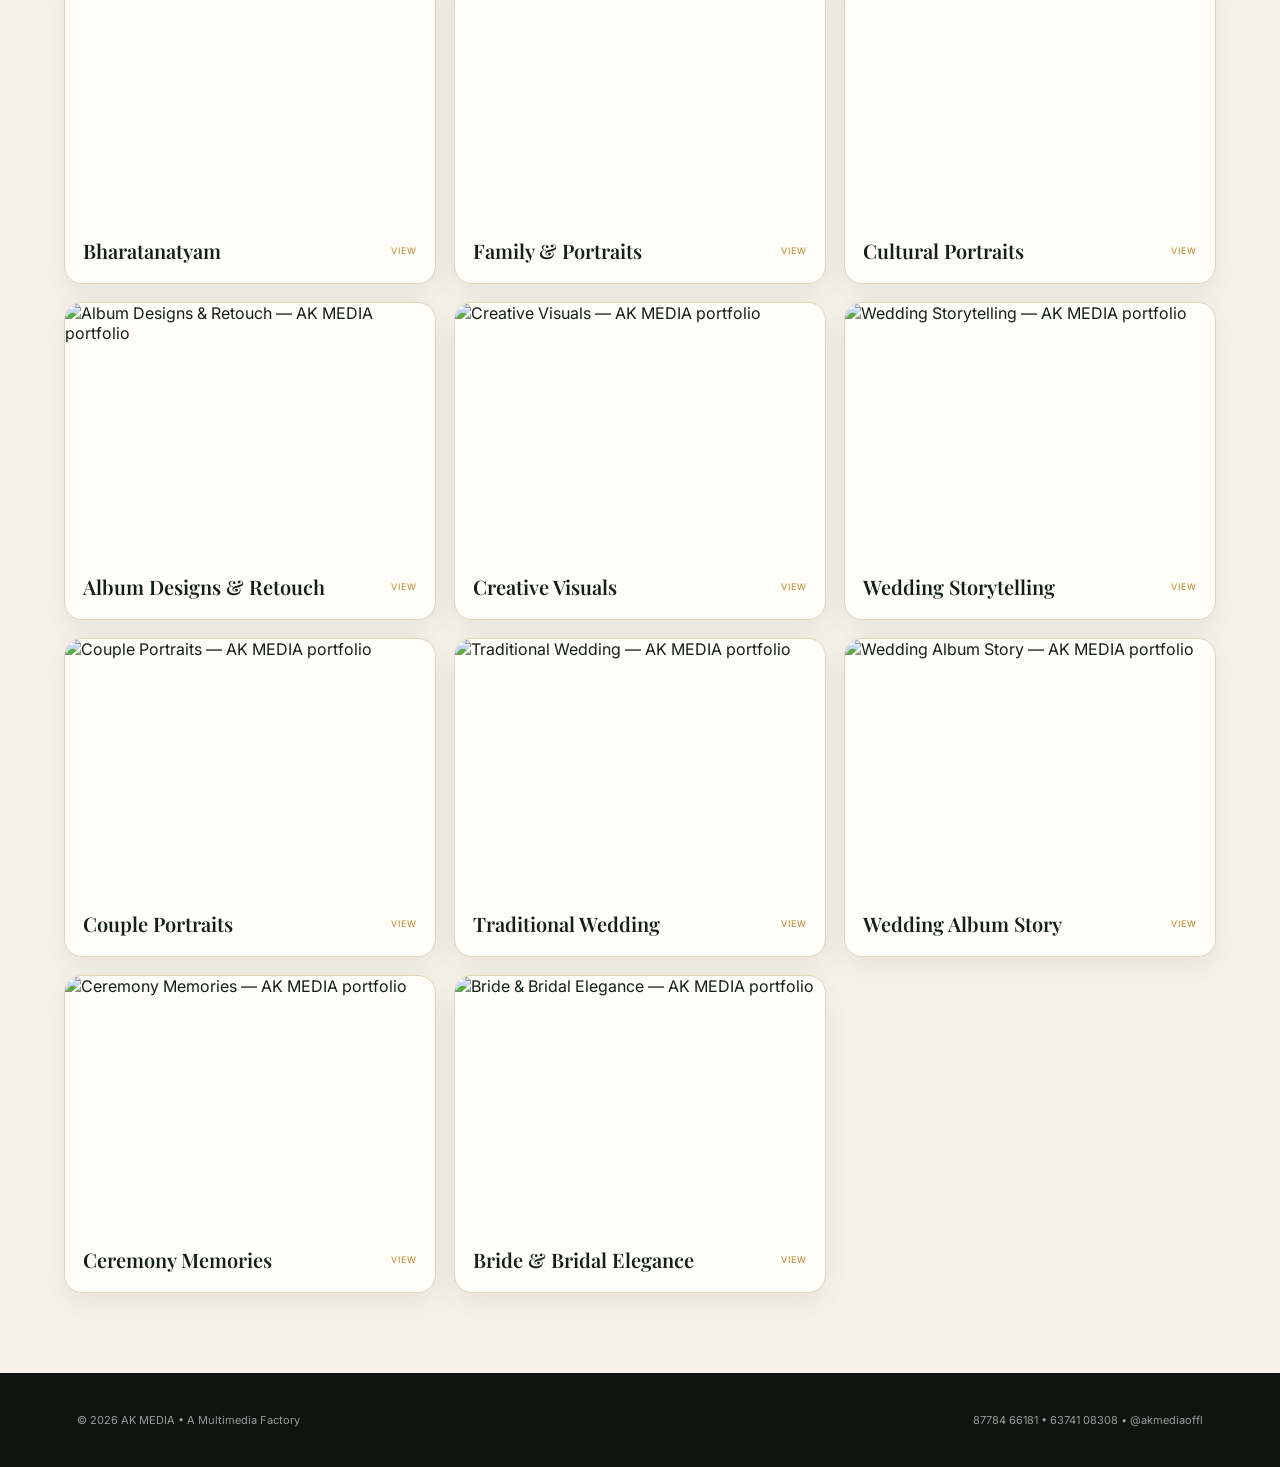
==== commit cced6047: "Add files via upload" ====
--- a/portfolio.html
+++ b/portfolio.html
@@ -1 +1,77 @@
-<!doctype html><html lang="en"><head><meta charset="utf-8"><meta name="viewport" content="width=device-width,initial-scale=1"><title>AK MEDIA | Portfolio — Photography & Films</title><meta name="description" content="AK MEDIA — A Multimedia Factory. Photography, cinematography, creative visuals and album design portfolio from Hosur."><link rel="preconnect" href="https://fonts.googleapis.com"><link rel="preconnect" href="https://fonts.gstatic.com" crossorigin><link href="https://fonts.googleapis.com/css2?family=Inter:wght@400;500;600;700&family=Playfair+Display:wght@600;700&display=swap" rel="stylesheet"><style>:root{--bg:#f6f2ea;--ink:#142017;--muted:#6f6c63;--gold:#b78322;--green:#153b28;--card:#fffdf8}*{box-sizing:border-box}html{scroll-behavior:smooth}body{margin:0;background:var(--bg);color:var(--ink);font-family:Inter,Arial,sans-serif}header{padding:28px 6vw;display:flex;align-items:center;justify-content:space-between;background:#101410;color:white;position:sticky;top:0;z-index:10}.logo{font-weight:800;letter-spacing:.1em;font-size:20px}.logo small{display:block;font-size:7px;color:#c7bda7;letter-spacing:.22em;margin-top:6px}header a{color:white;text-decoration:none;font-size:11px;text-transform:uppercase;letter-spacing:.12em}.hero{padding:95px 6vw 70px;text-align:center;background:linear-gradient(135deg,#f8f3e9,#fffdf8)}.eyebrow{font-size:10px;letter-spacing:.25em;text-transform:uppercase;color:var(--gold);font-weight:700}h1{font-family:"Playfair Display",Georgia,serif;font-size:clamp(52px,8vw,110px);line-height:.9;margin:18px 0;color:var(--green)}h1 em{color:var(--gold)}.hero p{max-width:720px;margin:0 auto;color:var(--muted);line-height:1.7}.filters{padding:30px 6vw;display:flex;gap:8px;flex-wrap:wrap;justify-content:center;position:sticky;top:76px;background:rgba(246,242,234,.94);backdrop-filter:blur(12px);z-index:9}button{border:1px solid #cdbf9f;background:transparent;padding:10px 15px;text-transform:uppercase;font-size:9px;letter-spacing:.12em;cursor:pointer;color:var(--green)}button.active,button:hover{background:var(--green);color:white}.grid{padding:10px 5vw 80px;display:grid;grid-template-columns:repeat(3,1fr);gap:18px;max-width:1500px;margin:auto}.card{background:var(--card);border:1px solid #e1d5bb;border-radius:18px;overflow:hidden;box-shadow:0 10px 30px rgba(60,45,20,.08);cursor:pointer}.card img{display:block;width:100%;aspect-ratio:16/11;object-fit:cover;transition:.5s}.card:hover img{transform:scale(1.025)}.card .meta{padding:16px 18px 19px;display:flex;justify-content:space-between;gap:12px;align-items:center}.card h3{margin:0;font:600 20px "Playfair Display",Georgia,serif}.card span{font-size:9px;text-transform:uppercase;letter-spacing:.12em;color:var(--gold)}.lightbox{position:fixed;inset:0;background:rgba(0,0,0,.92);display:none;align-items:center;justify-content:center;padding:30px;z-index:50}.lightbox.open{display:flex}.lightbox img{max-width:95vw;max-height:88vh;object-fit:contain;box-shadow:0 20px 60px #000}.close{position:fixed;top:20px;right:25px;color:#fff;border:0;font-size:30px;background:none}footer{padding:40px 6vw;background:#101410;color:#999;display:flex;justify-content:space-between;font-size:11px}@media(max-width:900px){.grid{grid-template-columns:1fr 1fr}}@media(max-width:600px){header{padding:20px 5vw}header a{display:none}.hero{padding:70px 6vw}.grid{grid-template-columns:1fr;padding:10px 5vw 60px}.filters{top:65px}footer{flex-direction:column;gap:12px}}</style></head><body><header><div class="logo">AK MEDIA<small>A MULTIMEDIA FACTORY</small></div><a href="https://wa.me/918778466181?text=Hi%20AK%20MEDIA%2C%20I%20would%20like%20to%20enquire%20about%20a%20shoot." target="_blank">Book / WhatsApp →</a></header><section class="hero"><div class="eyebrow">Hosur • Tamil Nadu</div><h1>Our <em>Portfolio.</em></h1><p>Photography • Cinematography • Creative Visuals • Album Design<br>Real moments, carefully composed and beautifully presented.</p></section><div class="filters"><button class="active" data-filter="all">All</button><button data-filter="wedding">Wedding</button><button data-filter="portrait">Portrait</button><button data-filter="family">Family & Baby</button><button data-filter="culture">Culture</button><button data-filter="creative">Creative</button><button data-filter="commercial">Commercial</button><button data-filter="album">Albums</button></div><main class="grid"><article class="card" data-cat="all" data-title="AK MEDIA Portfolio"><img src="[data-uri]" alt="AK MEDIA Portfolio"><div class="meta"><h3>AK MEDIA Portfolio</h3><span>Cover</span></div></article></main><div class="lightbox" id="lightbox"><button class="close" aria-label="Close">×</button><img id="lightboxImg" alt=""></div><footer><div>© 2026 AK MEDIA • A Multimedia Factory</div><div>87784 66181 • 63741 08308 • @akmediaoffl</div></footer><script>const buttons=document.querySelectorAll('.filters button');const cards=document.querySelectorAll('.card');buttons.forEach(b=>b.addEventListener('click',()=>{buttons.forEach(x=>x.classList.remove('active'));b.classList.add('active');const f=b.dataset.filter;cards.forEach(c=>c.style.display=(f==='all'||c.dataset.cat===f)?'block':'none')}));const lb=document.getElementById('lightbox'),li=document.getElementById('lightboxImg');cards.forEach(c=>c.addEventListener('click',()=>{li.src=c.querySelector('img').src;li.alt=c.dataset.title;lb.classList.add('open')}));lb.addEventListener('click',e=>{if(e.target===lb||e.target.classList.contains('close'))lb.classList.remove('open')});</script></body></html>+<!doctype html>
+<html lang="en">
+<head>
+<meta charset="utf-8">
+<meta name="viewport" content="width=device-width,initial-scale=1">
+<title>AK MEDIA | Portfolio — Photography & Films</title>
+<meta name="description" content="AK MEDIA — A Multimedia Factory. Photography, cinematography, creative visuals and album design portfolio from Hosur.">
+<link rel="preconnect" href="https://fonts.googleapis.com">
+<link rel="preconnect" href="https://fonts.gstatic.com" crossorigin>
+<link href="https://fonts.googleapis.com/css2?family=Inter:wght@400;500;600;700&family=Playfair+Display:wght@600;700&display=swap" rel="stylesheet">
+<style>
+:root{--bg:#f6f2ea;--ink:#142017;--muted:#6f6c63;--gold:#b78322;--green:#153b28;--card:#fffdf8}
+*{box-sizing:border-box}html{scroll-behavior:smooth}body{margin:0;background:var(--bg);color:var(--ink);font-family:Inter,Arial,sans-serif}
+header{padding:28px 6vw;display:flex;align-items:center;justify-content:space-between;background:#101410;color:white;position:sticky;top:0;z-index:10}
+.logo{font-weight:800;letter-spacing:.1em;font-size:20px}.logo small{display:block;font-size:7px;color:#c7bda7;letter-spacing:.22em;margin-top:6px}
+header a{color:white;text-decoration:none;font-size:11px;text-transform:uppercase;letter-spacing:.12em}
+.hero{padding:95px 6vw 70px;text-align:center;background:linear-gradient(135deg,#f8f3e9,#fffdf8)}
+.eyebrow{font-size:10px;letter-spacing:.25em;text-transform:uppercase;color:var(--gold);font-weight:700}
+h1,h2{font-family:"Playfair Display",Georgia,serif}h1{font-size:clamp(52px,8vw,110px);line-height:.9;margin:18px 0;color:var(--green)}h1 em{color:var(--gold)}
+.hero p{max-width:720px;margin:0 auto;color:var(--muted);line-height:1.7}
+.filters{padding:30px 6vw;display:flex;gap:8px;flex-wrap:wrap;justify-content:center;position:sticky;top:76px;background:rgba(246,242,234,.94);backdrop-filter:blur(12px);z-index:9}
+button{border:1px solid #cdbf9f;background:transparent;padding:10px 15px;text-transform:uppercase;font-size:9px;letter-spacing:.12em;cursor:pointer;color:var(--green)}
+button.active,button:hover{background:var(--green);color:white}
+.grid{padding:10px 5vw 80px;display:grid;grid-template-columns:repeat(3,1fr);gap:18px;max-width:1500px;margin:auto}
+.card{background:var(--card);border:1px solid #e1d5bb;border-radius:18px;overflow:hidden;box-shadow:0 10px 30px rgba(60,45,20,.08);cursor:pointer}
+.card img{display:block;width:100%;aspect-ratio:16/11;object-fit:cover;transition:.5s}.card:hover img{transform:scale(1.025)}
+.card .meta{padding:16px 18px 19px;display:flex;justify-content:space-between;gap:12px;align-items:center}
+.card h3{margin:0;font:600 20px "Playfair Display",Georgia,serif}.card span{font-size:9px;text-transform:uppercase;letter-spacing:.12em;color:var(--gold)}
+.lightbox{position:fixed;inset:0;background:rgba(0,0,0,.92);display:none;align-items:center;justify-content:center;padding:30px;z-index:50}
+.lightbox.open{display:flex}.lightbox img{max-width:95vw;max-height:88vh;object-fit:contain;box-shadow:0 20px 60px #000}
+.close{position:fixed;top:20px;right:25px;color:#fff;border:0;font-size:30px;background:none;letter-spacing:0}
+footer{padding:40px 6vw;background:#101410;color:#999;display:flex;justify-content:space-between;font-size:11px}
+@media(max-width:900px){.grid{grid-template-columns:1fr 1fr}}
+@media(max-width:600px){header{padding:20px 5vw}header a{display:none}.hero{padding:70px 6vw}.grid{grid-template-columns:1fr;padding:10px 5vw 60px}.filters{top:65px}footer{flex-direction:column;gap:12px}}
+</style>
+</head>
+<body>
+<header><div class="logo">AK MEDIA<small>A MULTIMEDIA FACTORY</small></div><a href="https://wa.me/918778466181?text=Hi%20AK%20MEDIA%2C%20I%20would%20like%20to%20enquire%20about%20a%20shoot." target="_blank">Book / WhatsApp →</a></header>
+<section class="hero"><div class="eyebrow">Hosur • Tamil Nadu</div><h1>Our <em>Portfolio.</em></h1><p>Photography • Cinematography • Creative Visuals • Album Design<br>Real moments, carefully composed and beautifully presented.</p></section>
+<div class="filters">
+<button class="active" data-filter="all">All</button>
+<button data-filter="wedding">Wedding</button><button data-filter="portrait">Portrait</button><button data-filter="family">Family & Baby</button>
+<button data-filter="culture">Culture</button><button data-filter="creative">Creative</button><button data-filter="commercial">Commercial</button><button data-filter="album">Albums</button>
+</div>
+<main class="grid">
+<article class="card" data-cat="all" data-title="AK MEDIA Portfolio"><img src="images/01-cover.webp" alt="AK MEDIA Portfolio — AK MEDIA portfolio" loading="lazy"><div class="meta"><h3>AK MEDIA Portfolio</h3><span>View</span></div></article>
+<article class="card" data-cat="all" data-title="Puberty Looks"><img src="images/02-puberty.webp" alt="Puberty Looks — AK MEDIA portfolio" loading="lazy"><div class="meta"><h3>Puberty Looks</h3><span>View</span></div></article>
+<article class="card" data-cat="culture" data-title="Maternity & Couple"><img src="images/03-maternity.webp" alt="Maternity & Couple — AK MEDIA portfolio" loading="lazy"><div class="meta"><h3>Maternity & Couple</h3><span>View</span></div></article>
+<article class="card" data-cat="family" data-title="Family & Children"><img src="images/04-family.webp" alt="Family & Children — AK MEDIA portfolio" loading="lazy"><div class="meta"><h3>Family & Children</h3><span>View</span></div></article>
+<article class="card" data-cat="portrait" data-title="Portrait & Elegance"><img src="images/05-portrait.webp" alt="Portrait & Elegance — AK MEDIA portfolio" loading="lazy"><div class="meta"><h3>Portrait & Elegance</h3><span>View</span></div></article>
+<article class="card" data-cat="family" data-title="Birthday Outlooks"><img src="images/06-birthday.webp" alt="Birthday Outlooks — AK MEDIA portfolio" loading="lazy"><div class="meta"><h3>Birthday Outlooks</h3><span>View</span></div></article>
+<article class="card" data-cat="family" data-title="Baby Themes"><img src="images/07-baby.webp" alt="Baby Themes — AK MEDIA portfolio" loading="lazy"><div class="meta"><h3>Baby Themes</h3><span>View</span></div></article>
+<article class="card" data-cat="commercial" data-title="Product Shoots"><img src="images/08-product.webp" alt="Product Shoots — AK MEDIA portfolio" loading="lazy"><div class="meta"><h3>Product Shoots</h3><span>View</span></div></article>
+<article class="card" data-cat="culture" data-title="Traditional Attires"><img src="images/09-traditional.webp" alt="Traditional Attires — AK MEDIA portfolio" loading="lazy"><div class="meta"><h3>Traditional Attires</h3><span>View</span></div></article>
+<article class="card" data-cat="culture" data-title="Bharatanatyam"><img src="images/10-bharatanatyam.webp" alt="Bharatanatyam — AK MEDIA portfolio" loading="lazy"><div class="meta"><h3>Bharatanatyam</h3><span>View</span></div></article>
+<article class="card" data-cat="family" data-title="Family & Portraits"><img src="images/11-family-portraits.webp" alt="Family & Portraits — AK MEDIA portfolio" loading="lazy"><div class="meta"><h3>Family & Portraits</h3><span>View</span></div></article>
+<article class="card" data-cat="culture" data-title="Cultural Portraits"><img src="images/12-cultural.webp" alt="Cultural Portraits — AK MEDIA portfolio" loading="lazy"><div class="meta"><h3>Cultural Portraits</h3><span>View</span></div></article>
+<article class="card" data-cat="album" data-title="Album Designs & Retouch"><img src="images/13-albums.webp" alt="Album Designs & Retouch — AK MEDIA portfolio" loading="lazy"><div class="meta"><h3>Album Designs & Retouch</h3><span>View</span></div></article>
+<article class="card" data-cat="creative" data-title="Creative Visuals"><img src="images/14-creative.webp" alt="Creative Visuals — AK MEDIA portfolio" loading="lazy"><div class="meta"><h3>Creative Visuals</h3><span>View</span></div></article>
+<article class="card" data-cat="wedding" data-title="Wedding Storytelling"><img src="images/15-wedding-story.webp" alt="Wedding Storytelling — AK MEDIA portfolio" loading="lazy"><div class="meta"><h3>Wedding Storytelling</h3><span>View</span></div></article>
+<article class="card" data-cat="portrait" data-title="Couple Portraits"><img src="images/16-couple.webp" alt="Couple Portraits — AK MEDIA portfolio" loading="lazy"><div class="meta"><h3>Couple Portraits</h3><span>View</span></div></article>
+<article class="card" data-cat="wedding" data-title="Traditional Wedding"><img src="images/17-traditional-wedding.webp" alt="Traditional Wedding — AK MEDIA portfolio" loading="lazy"><div class="meta"><h3>Traditional Wedding</h3><span>View</span></div></article>
+<article class="card" data-cat="album" data-title="Wedding Album Story"><img src="images/18-wedding-album.webp" alt="Wedding Album Story — AK MEDIA portfolio" loading="lazy"><div class="meta"><h3>Wedding Album Story</h3><span>View</span></div></article>
+<article class="card" data-cat="wedding" data-title="Ceremony Memories"><img src="images/19-ceremony.webp" alt="Ceremony Memories — AK MEDIA portfolio" loading="lazy"><div class="meta"><h3>Ceremony Memories</h3><span>View</span></div></article>
+<article class="card" data-cat="portrait" data-title="Bride & Bridal Elegance"><img src="images/20-bridal.webp" alt="Bride & Bridal Elegance — AK MEDIA portfolio" loading="lazy"><div class="meta"><h3>Bride & Bridal Elegance</h3><span>View</span></div></article>
+</main>
+<div class="lightbox" id="lightbox"><button class="close" aria-label="Close">×</button><img id="lightboxImg" alt=""></div>
+<footer><div>© 2026 AK MEDIA • A Multimedia Factory</div><div>87784 66181 • 63741 08308 • @akmediaoffl</div></footer>
+<script>
+const buttons=document.querySelectorAll('.filters button'),cards=document.querySelectorAll('.card');
+buttons.forEach(b=>b.addEventListener('click',()=>{buttons.forEach(x=>x.classList.remove('active'));b.classList.add('active');const f=b.dataset.filter;cards.forEach(c=>c.style.display=(f==='all'||c.dataset.cat===f)?'block':'none')}));
+const lb=document.getElementById('lightbox'),li=document.getElementById('lightboxImg');
+cards.forEach(c=>c.addEventListener('click',()=>{li.src=c.querySelector('img').src;li.alt=c.dataset.title;lb.classList.add('open')}));
+lb.addEventListener('click',e=>{if(e.target===lb||e.target.classList.contains('close'))lb.classList.remove('open')});
+document.addEventListener('keydown',e=>{if(e.key==='Escape')lb.classList.remove('open')});
+</script>
+</body></html>
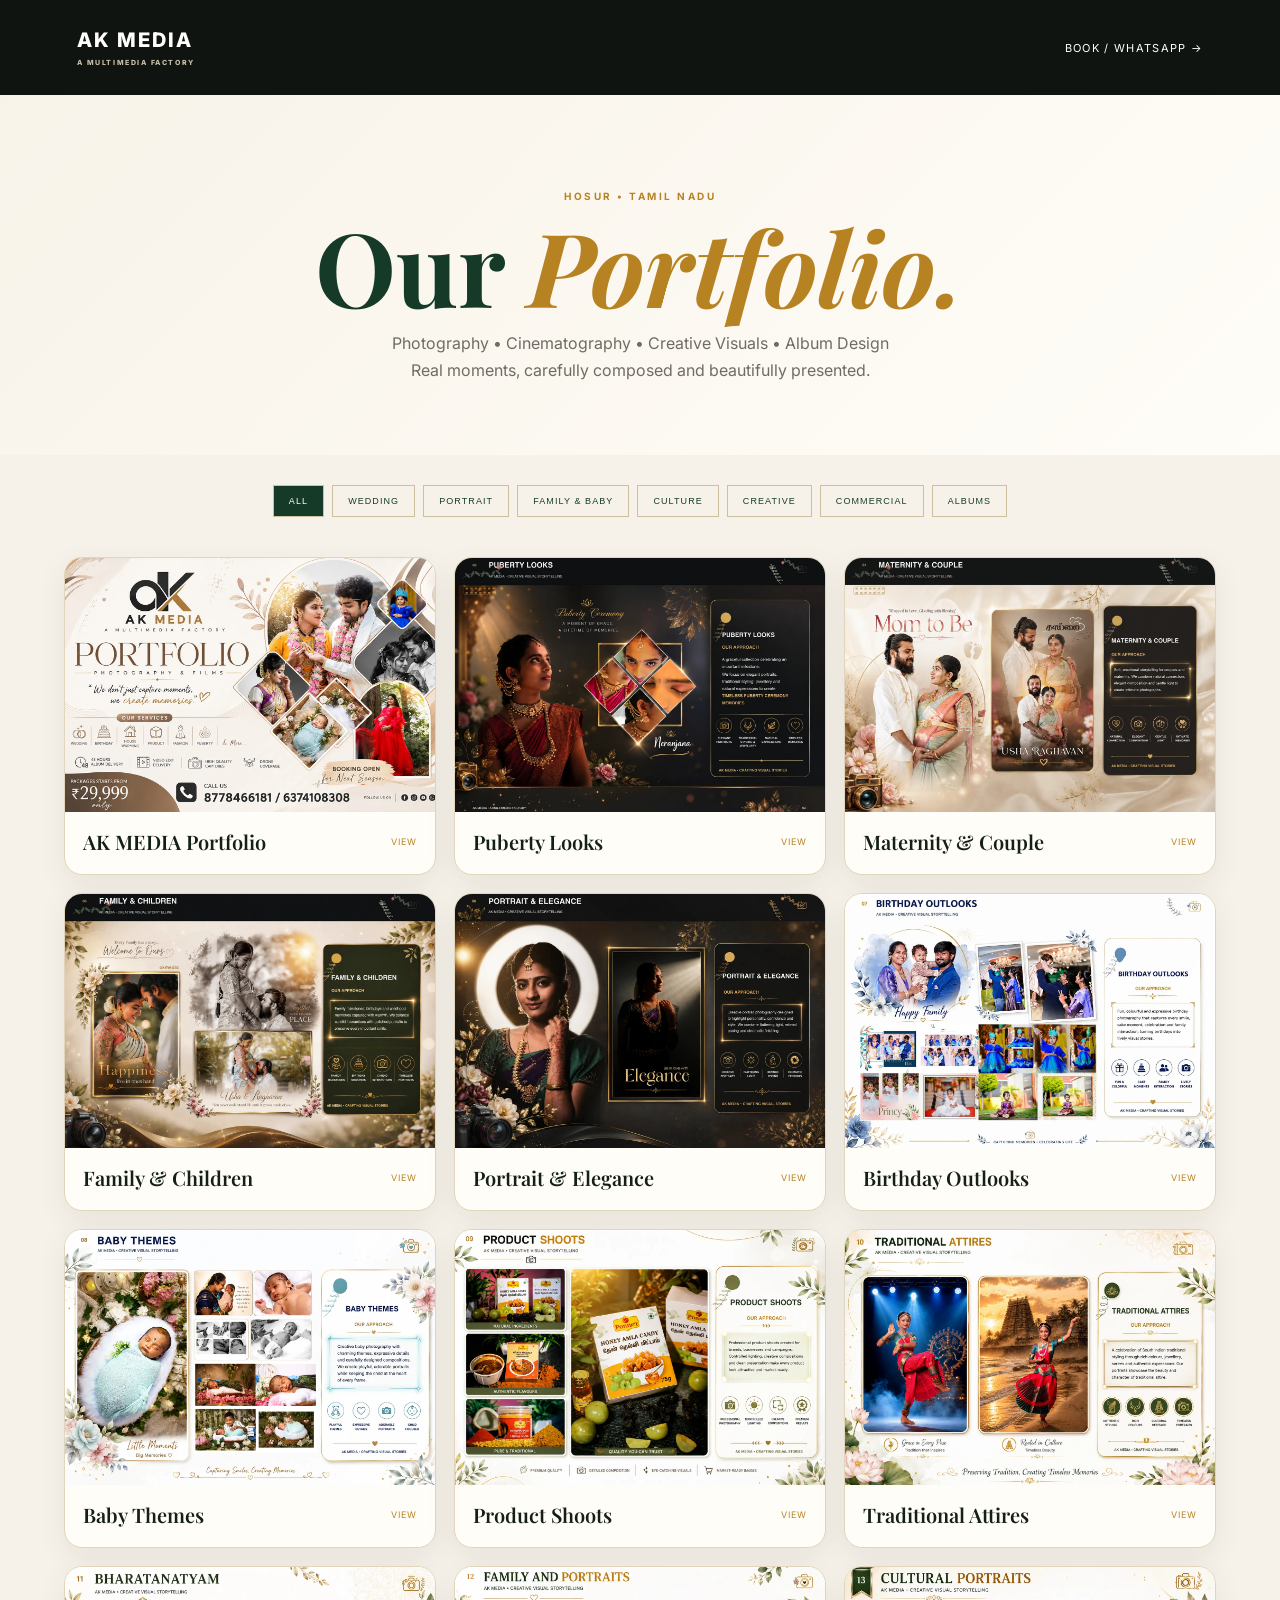
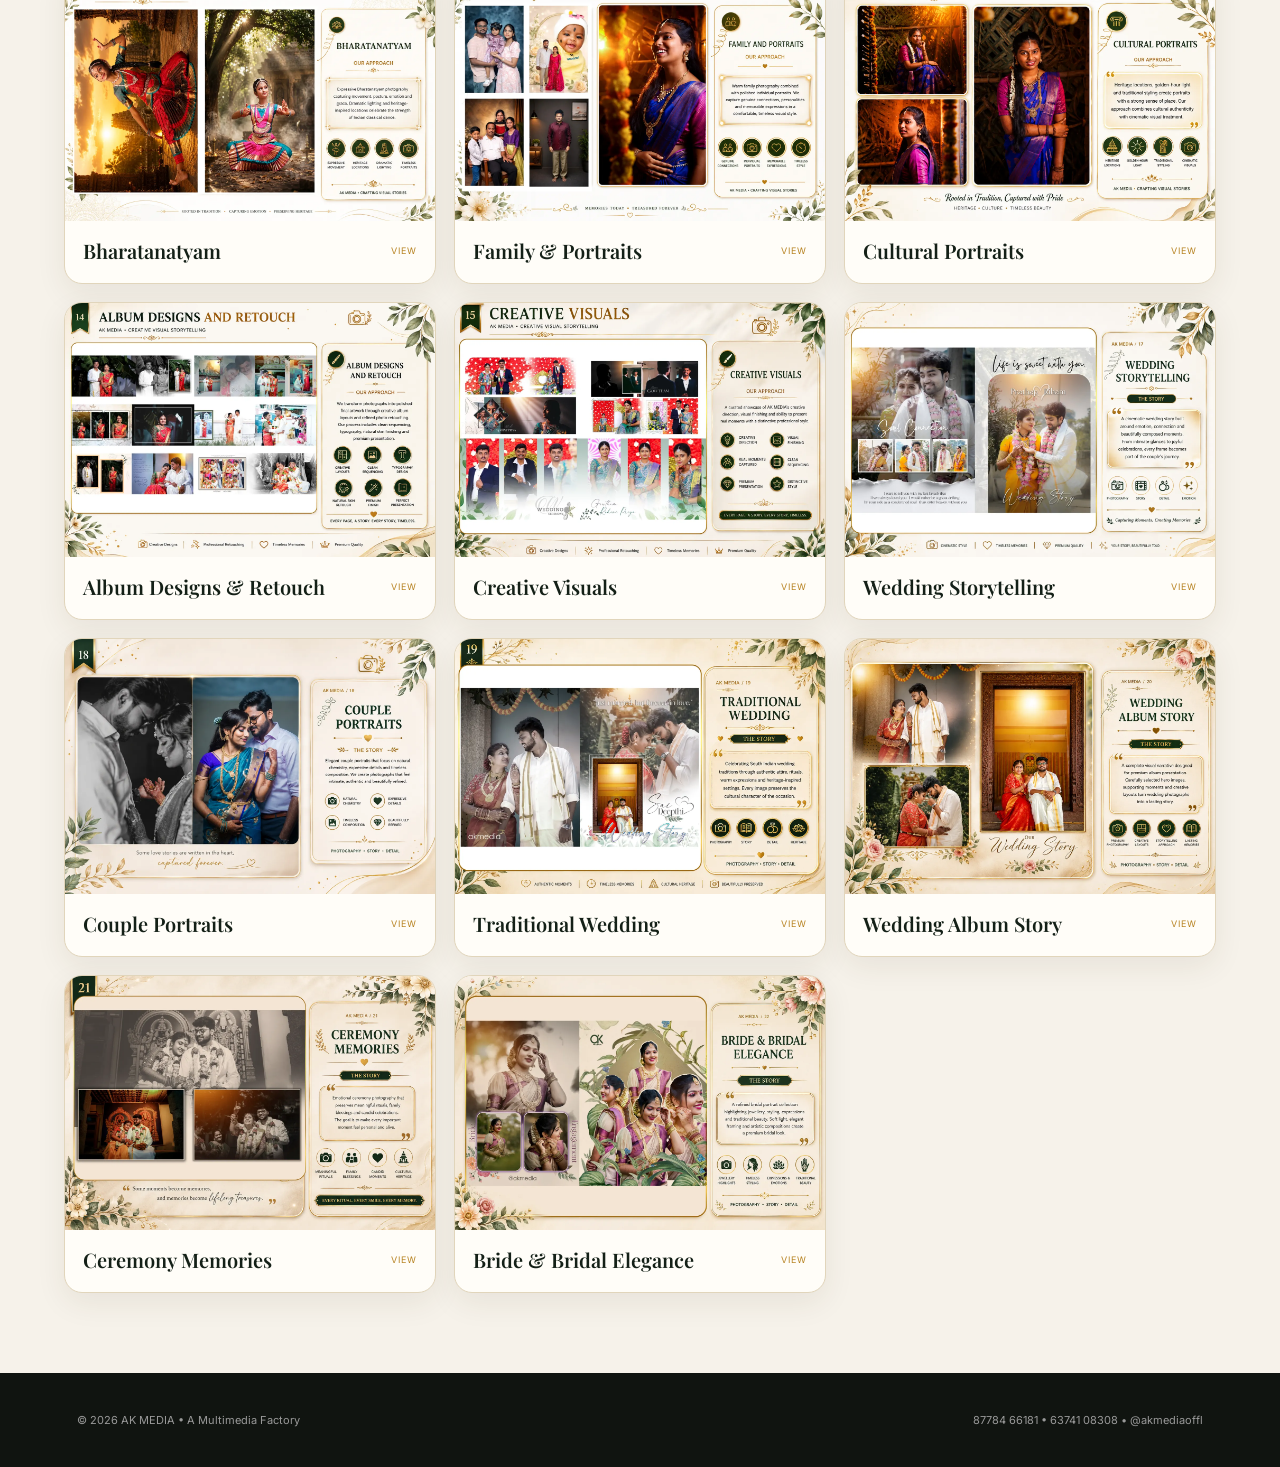
==== commit f5f8216b: "Fix portfolio image paths to match uploaded root files" ====
--- a/portfolio.html
+++ b/portfolio.html
@@ -9,69 +9,36 @@
 <link rel="preconnect" href="https://fonts.gstatic.com" crossorigin>
 <link href="https://fonts.googleapis.com/css2?family=Inter:wght@400;500;600;700&family=Playfair+Display:wght@600;700&display=swap" rel="stylesheet">
 <style>
-:root{--bg:#f6f2ea;--ink:#142017;--muted:#6f6c63;--gold:#b78322;--green:#153b28;--card:#fffdf8}
-*{box-sizing:border-box}html{scroll-behavior:smooth}body{margin:0;background:var(--bg);color:var(--ink);font-family:Inter,Arial,sans-serif}
-header{padding:28px 6vw;display:flex;align-items:center;justify-content:space-between;background:#101410;color:white;position:sticky;top:0;z-index:10}
-.logo{font-weight:800;letter-spacing:.1em;font-size:20px}.logo small{display:block;font-size:7px;color:#c7bda7;letter-spacing:.22em;margin-top:6px}
-header a{color:white;text-decoration:none;font-size:11px;text-transform:uppercase;letter-spacing:.12em}
-.hero{padding:95px 6vw 70px;text-align:center;background:linear-gradient(135deg,#f8f3e9,#fffdf8)}
-.eyebrow{font-size:10px;letter-spacing:.25em;text-transform:uppercase;color:var(--gold);font-weight:700}
-h1,h2{font-family:"Playfair Display",Georgia,serif}h1{font-size:clamp(52px,8vw,110px);line-height:.9;margin:18px 0;color:var(--green)}h1 em{color:var(--gold)}
-.hero p{max-width:720px;margin:0 auto;color:var(--muted);line-height:1.7}
-.filters{padding:30px 6vw;display:flex;gap:8px;flex-wrap:wrap;justify-content:center;position:sticky;top:76px;background:rgba(246,242,234,.94);backdrop-filter:blur(12px);z-index:9}
-button{border:1px solid #cdbf9f;background:transparent;padding:10px 15px;text-transform:uppercase;font-size:9px;letter-spacing:.12em;cursor:pointer;color:var(--green)}
-button.active,button:hover{background:var(--green);color:white}
-.grid{padding:10px 5vw 80px;display:grid;grid-template-columns:repeat(3,1fr);gap:18px;max-width:1500px;margin:auto}
-.card{background:var(--card);border:1px solid #e1d5bb;border-radius:18px;overflow:hidden;box-shadow:0 10px 30px rgba(60,45,20,.08);cursor:pointer}
-.card img{display:block;width:100%;aspect-ratio:16/11;object-fit:cover;transition:.5s}.card:hover img{transform:scale(1.025)}
-.card .meta{padding:16px 18px 19px;display:flex;justify-content:space-between;gap:12px;align-items:center}
-.card h3{margin:0;font:600 20px "Playfair Display",Georgia,serif}.card span{font-size:9px;text-transform:uppercase;letter-spacing:.12em;color:var(--gold)}
-.lightbox{position:fixed;inset:0;background:rgba(0,0,0,.92);display:none;align-items:center;justify-content:center;padding:30px;z-index:50}
-.lightbox.open{display:flex}.lightbox img{max-width:95vw;max-height:88vh;object-fit:contain;box-shadow:0 20px 60px #000}
-.close{position:fixed;top:20px;right:25px;color:#fff;border:0;font-size:30px;background:none;letter-spacing:0}
-footer{padding:40px 6vw;background:#101410;color:#999;display:flex;justify-content:space-between;font-size:11px}
-@media(max-width:900px){.grid{grid-template-columns:1fr 1fr}}
-@media(max-width:600px){header{padding:20px 5vw}header a{display:none}.hero{padding:70px 6vw}.grid{grid-template-columns:1fr;padding:10px 5vw 60px}.filters{top:65px}footer{flex-direction:column;gap:12px}}
+:root{--bg:#f6f2ea;--ink:#142017;--muted:#6f6c63;--gold:#b78322;--green:#153b28;--card:#fffdf8}*{box-sizing:border-box}html{scroll-behavior:smooth}body{margin:0;background:var(--bg);color:var(--ink);font-family:Inter,Arial,sans-serif}header{padding:28px 6vw;display:flex;align-items:center;justify-content:space-between;background:#101410;color:white;position:sticky;top:0;z-index:10}.logo{font-weight:800;letter-spacing:.1em;font-size:20px}.logo small{display:block;font-size:7px;color:#c7bda7;letter-spacing:.22em;margin-top:6px}header a{color:white;text-decoration:none;font-size:11px;text-transform:uppercase;letter-spacing:.12em}.hero{padding:95px 6vw 70px;text-align:center;background:linear-gradient(135deg,#f8f3e9,#fffdf8)}.eyebrow{font-size:10px;letter-spacing:.25em;text-transform:uppercase;color:var(--gold);font-weight:700}h1,h2{font-family:"Playfair Display",Georgia,serif}h1{font-size:clamp(52px,8vw,110px);line-height:.9;margin:18px 0;color:var(--green)}h1 em{color:var(--gold)}.hero p{max-width:720px;margin:0 auto;color:var(--muted);line-height:1.7}.filters{padding:30px 6vw;display:flex;gap:8px;flex-wrap:wrap;justify-content:center;position:sticky;top:76px;background:rgba(246,242,234,.94);backdrop-filter:blur(12px);z-index:9}button{border:1px solid #cdbf9f;background:transparent;padding:10px 15px;text-transform:uppercase;font-size:9px;letter-spacing:.12em;cursor:pointer;color:var(--green)}button.active,button:hover{background:var(--green);color:white}.grid{padding:10px 5vw 80px;display:grid;grid-template-columns:repeat(3,1fr);gap:18px;max-width:1500px;margin:auto}.card{background:var(--card);border:1px solid #e1d5bb;border-radius:18px;overflow:hidden;box-shadow:0 10px 30px rgba(60,45,20,.08);cursor:pointer}.card img{display:block;width:100%;aspect-ratio:16/11;object-fit:cover;transition:.5s}.card:hover img{transform:scale(1.025)}.card .meta{padding:16px 18px 19px;display:flex;justify-content:space-between;gap:12px;align-items:center}.card h3{margin:0;font:600 20px "Playfair Display",Georgia,serif}.card span{font-size:9px;text-transform:uppercase;letter-spacing:.12em;color:var(--gold)}.lightbox{position:fixed;inset:0;background:rgba(0,0,0,.92);display:none;align-items:center;justify-content:center;padding:30px;z-index:50}.lightbox.open{display:flex}.lightbox img{max-width:95vw;max-height:88vh;object-fit:contain;box-shadow:0 20px 60px #000}.close{position:fixed;top:20px;right:25px;color:#fff;border:0;font-size:30px;background:none;letter-spacing:0}footer{padding:40px 6vw;background:#101410;color:#999;display:flex;justify-content:space-between;font-size:11px}@media(max-width:900px){.grid{grid-template-columns:1fr 1fr}}@media(max-width:600px){header{padding:20px 5vw}header a{display:none}.hero{padding:70px 6vw}.grid{grid-template-columns:1fr;padding:10px 5vw 60px}.filters{top:65px}footer{flex-direction:column;gap:12px}}
 </style>
 </head>
 <body>
 <header><div class="logo">AK MEDIA<small>A MULTIMEDIA FACTORY</small></div><a href="https://wa.me/918778466181?text=Hi%20AK%20MEDIA%2C%20I%20would%20like%20to%20enquire%20about%20a%20shoot." target="_blank">Book / WhatsApp →</a></header>
 <section class="hero"><div class="eyebrow">Hosur • Tamil Nadu</div><h1>Our <em>Portfolio.</em></h1><p>Photography • Cinematography • Creative Visuals • Album Design<br>Real moments, carefully composed and beautifully presented.</p></section>
-<div class="filters">
-<button class="active" data-filter="all">All</button>
-<button data-filter="wedding">Wedding</button><button data-filter="portrait">Portrait</button><button data-filter="family">Family & Baby</button>
-<button data-filter="culture">Culture</button><button data-filter="creative">Creative</button><button data-filter="commercial">Commercial</button><button data-filter="album">Albums</button>
-</div>
+<div class="filters"><button class="active" data-filter="all">All</button><button data-filter="wedding">Wedding</button><button data-filter="portrait">Portrait</button><button data-filter="family">Family & Baby</button><button data-filter="culture">Culture</button><button data-filter="creative">Creative</button><button data-filter="commercial">Commercial</button><button data-filter="album">Albums</button></div>
 <main class="grid">
-<article class="card" data-cat="all" data-title="AK MEDIA Portfolio"><img src="images/01-cover.webp" alt="AK MEDIA Portfolio — AK MEDIA portfolio" loading="lazy"><div class="meta"><h3>AK MEDIA Portfolio</h3><span>View</span></div></article>
-<article class="card" data-cat="all" data-title="Puberty Looks"><img src="images/02-puberty.webp" alt="Puberty Looks — AK MEDIA portfolio" loading="lazy"><div class="meta"><h3>Puberty Looks</h3><span>View</span></div></article>
-<article class="card" data-cat="culture" data-title="Maternity & Couple"><img src="images/03-maternity.webp" alt="Maternity & Couple — AK MEDIA portfolio" loading="lazy"><div class="meta"><h3>Maternity & Couple</h3><span>View</span></div></article>
-<article class="card" data-cat="family" data-title="Family & Children"><img src="images/04-family.webp" alt="Family & Children — AK MEDIA portfolio" loading="lazy"><div class="meta"><h3>Family & Children</h3><span>View</span></div></article>
-<article class="card" data-cat="portrait" data-title="Portrait & Elegance"><img src="images/05-portrait.webp" alt="Portrait & Elegance — AK MEDIA portfolio" loading="lazy"><div class="meta"><h3>Portrait & Elegance</h3><span>View</span></div></article>
-<article class="card" data-cat="family" data-title="Birthday Outlooks"><img src="images/06-birthday.webp" alt="Birthday Outlooks — AK MEDIA portfolio" loading="lazy"><div class="meta"><h3>Birthday Outlooks</h3><span>View</span></div></article>
-<article class="card" data-cat="family" data-title="Baby Themes"><img src="images/07-baby.webp" alt="Baby Themes — AK MEDIA portfolio" loading="lazy"><div class="meta"><h3>Baby Themes</h3><span>View</span></div></article>
-<article class="card" data-cat="commercial" data-title="Product Shoots"><img src="images/08-product.webp" alt="Product Shoots — AK MEDIA portfolio" loading="lazy"><div class="meta"><h3>Product Shoots</h3><span>View</span></div></article>
-<article class="card" data-cat="culture" data-title="Traditional Attires"><img src="images/09-traditional.webp" alt="Traditional Attires — AK MEDIA portfolio" loading="lazy"><div class="meta"><h3>Traditional Attires</h3><span>View</span></div></article>
-<article class="card" data-cat="culture" data-title="Bharatanatyam"><img src="images/10-bharatanatyam.webp" alt="Bharatanatyam — AK MEDIA portfolio" loading="lazy"><div class="meta"><h3>Bharatanatyam</h3><span>View</span></div></article>
-<article class="card" data-cat="family" data-title="Family & Portraits"><img src="images/11-family-portraits.webp" alt="Family & Portraits — AK MEDIA portfolio" loading="lazy"><div class="meta"><h3>Family & Portraits</h3><span>View</span></div></article>
-<article class="card" data-cat="culture" data-title="Cultural Portraits"><img src="images/12-cultural.webp" alt="Cultural Portraits — AK MEDIA portfolio" loading="lazy"><div class="meta"><h3>Cultural Portraits</h3><span>View</span></div></article>
-<article class="card" data-cat="album" data-title="Album Designs & Retouch"><img src="images/13-albums.webp" alt="Album Designs & Retouch — AK MEDIA portfolio" loading="lazy"><div class="meta"><h3>Album Designs & Retouch</h3><span>View</span></div></article>
-<article class="card" data-cat="creative" data-title="Creative Visuals"><img src="images/14-creative.webp" alt="Creative Visuals — AK MEDIA portfolio" loading="lazy"><div class="meta"><h3>Creative Visuals</h3><span>View</span></div></article>
-<article class="card" data-cat="wedding" data-title="Wedding Storytelling"><img src="images/15-wedding-story.webp" alt="Wedding Storytelling — AK MEDIA portfolio" loading="lazy"><div class="meta"><h3>Wedding Storytelling</h3><span>View</span></div></article>
-<article class="card" data-cat="portrait" data-title="Couple Portraits"><img src="images/16-couple.webp" alt="Couple Portraits — AK MEDIA portfolio" loading="lazy"><div class="meta"><h3>Couple Portraits</h3><span>View</span></div></article>
-<article class="card" data-cat="wedding" data-title="Traditional Wedding"><img src="images/17-traditional-wedding.webp" alt="Traditional Wedding — AK MEDIA portfolio" loading="lazy"><div class="meta"><h3>Traditional Wedding</h3><span>View</span></div></article>
-<article class="card" data-cat="album" data-title="Wedding Album Story"><img src="images/18-wedding-album.webp" alt="Wedding Album Story — AK MEDIA portfolio" loading="lazy"><div class="meta"><h3>Wedding Album Story</h3><span>View</span></div></article>
-<article class="card" data-cat="wedding" data-title="Ceremony Memories"><img src="images/19-ceremony.webp" alt="Ceremony Memories — AK MEDIA portfolio" loading="lazy"><div class="meta"><h3>Ceremony Memories</h3><span>View</span></div></article>
-<article class="card" data-cat="portrait" data-title="Bride & Bridal Elegance"><img src="images/20-bridal.webp" alt="Bride & Bridal Elegance — AK MEDIA portfolio" loading="lazy"><div class="meta"><h3>Bride & Bridal Elegance</h3><span>View</span></div></article>
+<article class="card" data-cat="all" data-title="AK MEDIA Portfolio"><img src="01-cover.webp" alt="AK MEDIA Portfolio" loading="lazy"><div class="meta"><h3>AK MEDIA Portfolio</h3><span>View</span></div></article>
+<article class="card" data-cat="all" data-title="Puberty Looks"><img src="02-puberty.webp" alt="Puberty Looks" loading="lazy"><div class="meta"><h3>Puberty Looks</h3><span>View</span></div></article>
+<article class="card" data-cat="culture" data-title="Maternity & Couple"><img src="03-maternity.webp" alt="Maternity & Couple" loading="lazy"><div class="meta"><h3>Maternity & Couple</h3><span>View</span></div></article>
+<article class="card" data-cat="family" data-title="Family & Children"><img src="04-family.webp" alt="Family & Children" loading="lazy"><div class="meta"><h3>Family & Children</h3><span>View</span></div></article>
+<article class="card" data-cat="portrait" data-title="Portrait & Elegance"><img src="05-portrait.webp" alt="Portrait & Elegance" loading="lazy"><div class="meta"><h3>Portrait & Elegance</h3><span>View</span></div></article>
+<article class="card" data-cat="family" data-title="Birthday Outlooks"><img src="06-birthday.webp" alt="Birthday Outlooks" loading="lazy"><div class="meta"><h3>Birthday Outlooks</h3><span>View</span></div></article>
+<article class="card" data-cat="family" data-title="Baby Themes"><img src="07-baby.webp" alt="Baby Themes" loading="lazy"><div class="meta"><h3>Baby Themes</h3><span>View</span></div></article>
+<article class="card" data-cat="commercial" data-title="Product Shoots"><img src="08-product.webp" alt="Product Shoots" loading="lazy"><div class="meta"><h3>Product Shoots</h3><span>View</span></div></article>
+<article class="card" data-cat="culture" data-title="Traditional Attires"><img src="09-traditional.webp" alt="Traditional Attires" loading="lazy"><div class="meta"><h3>Traditional Attires</h3><span>View</span></div></article>
+<article class="card" data-cat="culture" data-title="Bharatanatyam"><img src="10-bharatanatyam.webp" alt="Bharatanatyam" loading="lazy"><div class="meta"><h3>Bharatanatyam</h3><span>View</span></div></article>
+<article class="card" data-cat="family" data-title="Family & Portraits"><img src="11-family-portraits.webp" alt="Family & Portraits" loading="lazy"><div class="meta"><h3>Family & Portraits</h3><span>View</span></div></article>
+<article class="card" data-cat="culture" data-title="Cultural Portraits"><img src="12-cultural.webp" alt="Cultural Portraits" loading="lazy"><div class="meta"><h3>Cultural Portraits</h3><span>View</span></div></article>
+<article class="card" data-cat="album" data-title="Album Designs & Retouch"><img src="13-albums.webp" alt="Album Designs & Retouch" loading="lazy"><div class="meta"><h3>Album Designs & Retouch</h3><span>View</span></div></article>
+<article class="card" data-cat="creative" data-title="Creative Visuals"><img src="14-creative.webp" alt="Creative Visuals" loading="lazy"><div class="meta"><h3>Creative Visuals</h3><span>View</span></div></article>
+<article class="card" data-cat="wedding" data-title="Wedding Storytelling"><img src="15-wedding-story.webp" alt="Wedding Storytelling" loading="lazy"><div class="meta"><h3>Wedding Storytelling</h3><span>View</span></div></article>
+<article class="card" data-cat="portrait" data-title="Couple Portraits"><img src="16-couple.webp" alt="Couple Portraits" loading="lazy"><div class="meta"><h3>Couple Portraits</h3><span>View</span></div></article>
+<article class="card" data-cat="wedding" data-title="Traditional Wedding"><img src="17-traditional-wedding.webp" alt="Traditional Wedding" loading="lazy"><div class="meta"><h3>Traditional Wedding</h3><span>View</span></div></article>
+<article class="card" data-cat="album" data-title="Wedding Album Story"><img src="18-wedding-album.webp" alt="Wedding Album Story" loading="lazy"><div class="meta"><h3>Wedding Album Story</h3><span>View</span></div></article>
+<article class="card" data-cat="wedding" data-title="Ceremony Memories"><img src="19-ceremony.webp" alt="Ceremony Memories" loading="lazy"><div class="meta"><h3>Ceremony Memories</h3><span>View</span></div></article>
+<article class="card" data-cat="portrait" data-title="Bride & Bridal Elegance"><img src="20-bridal.webp" alt="Bride & Bridal Elegance" loading="lazy"><div class="meta"><h3>Bride & Bridal Elegance</h3><span>View</span></div></article>
 </main>
 <div class="lightbox" id="lightbox"><button class="close" aria-label="Close">×</button><img id="lightboxImg" alt=""></div>
 <footer><div>© 2026 AK MEDIA • A Multimedia Factory</div><div>87784 66181 • 63741 08308 • @akmediaoffl</div></footer>
-<script>
-const buttons=document.querySelectorAll('.filters button'),cards=document.querySelectorAll('.card');
-buttons.forEach(b=>b.addEventListener('click',()=>{buttons.forEach(x=>x.classList.remove('active'));b.classList.add('active');const f=b.dataset.filter;cards.forEach(c=>c.style.display=(f==='all'||c.dataset.cat===f)?'block':'none')}));
-const lb=document.getElementById('lightbox'),li=document.getElementById('lightboxImg');
-cards.forEach(c=>c.addEventListener('click',()=>{li.src=c.querySelector('img').src;li.alt=c.dataset.title;lb.classList.add('open')}));
-lb.addEventListener('click',e=>{if(e.target===lb||e.target.classList.contains('close'))lb.classList.remove('open')});
-document.addEventListener('keydown',e=>{if(e.key==='Escape')lb.classList.remove('open')});
-</script>
+<script>const buttons=document.querySelectorAll('.filters button'),cards=document.querySelectorAll('.card');buttons.forEach(b=>b.addEventListener('click',()=>{buttons.forEach(x=>x.classList.remove('active'));b.classList.add('active');const f=b.dataset.filter;cards.forEach(c=>c.style.display=(f==='all'||c.dataset.cat===f)?'block':'none')}));const lb=document.getElementById('lightbox'),li=document.getElementById('lightboxImg');cards.forEach(c=>c.addEventListener('click',()=>{li.src=c.querySelector('img').src;li.alt=c.dataset.title;lb.classList.add('open')}));lb.addEventListener('click',e=>{if(e.target===lb||e.target.classList.contains('close'))lb.classList.remove('open')});document.addEventListener('keydown',e=>{if(e.key==='Escape')lb.classList.remove('open')});</script>
 </body></html>
